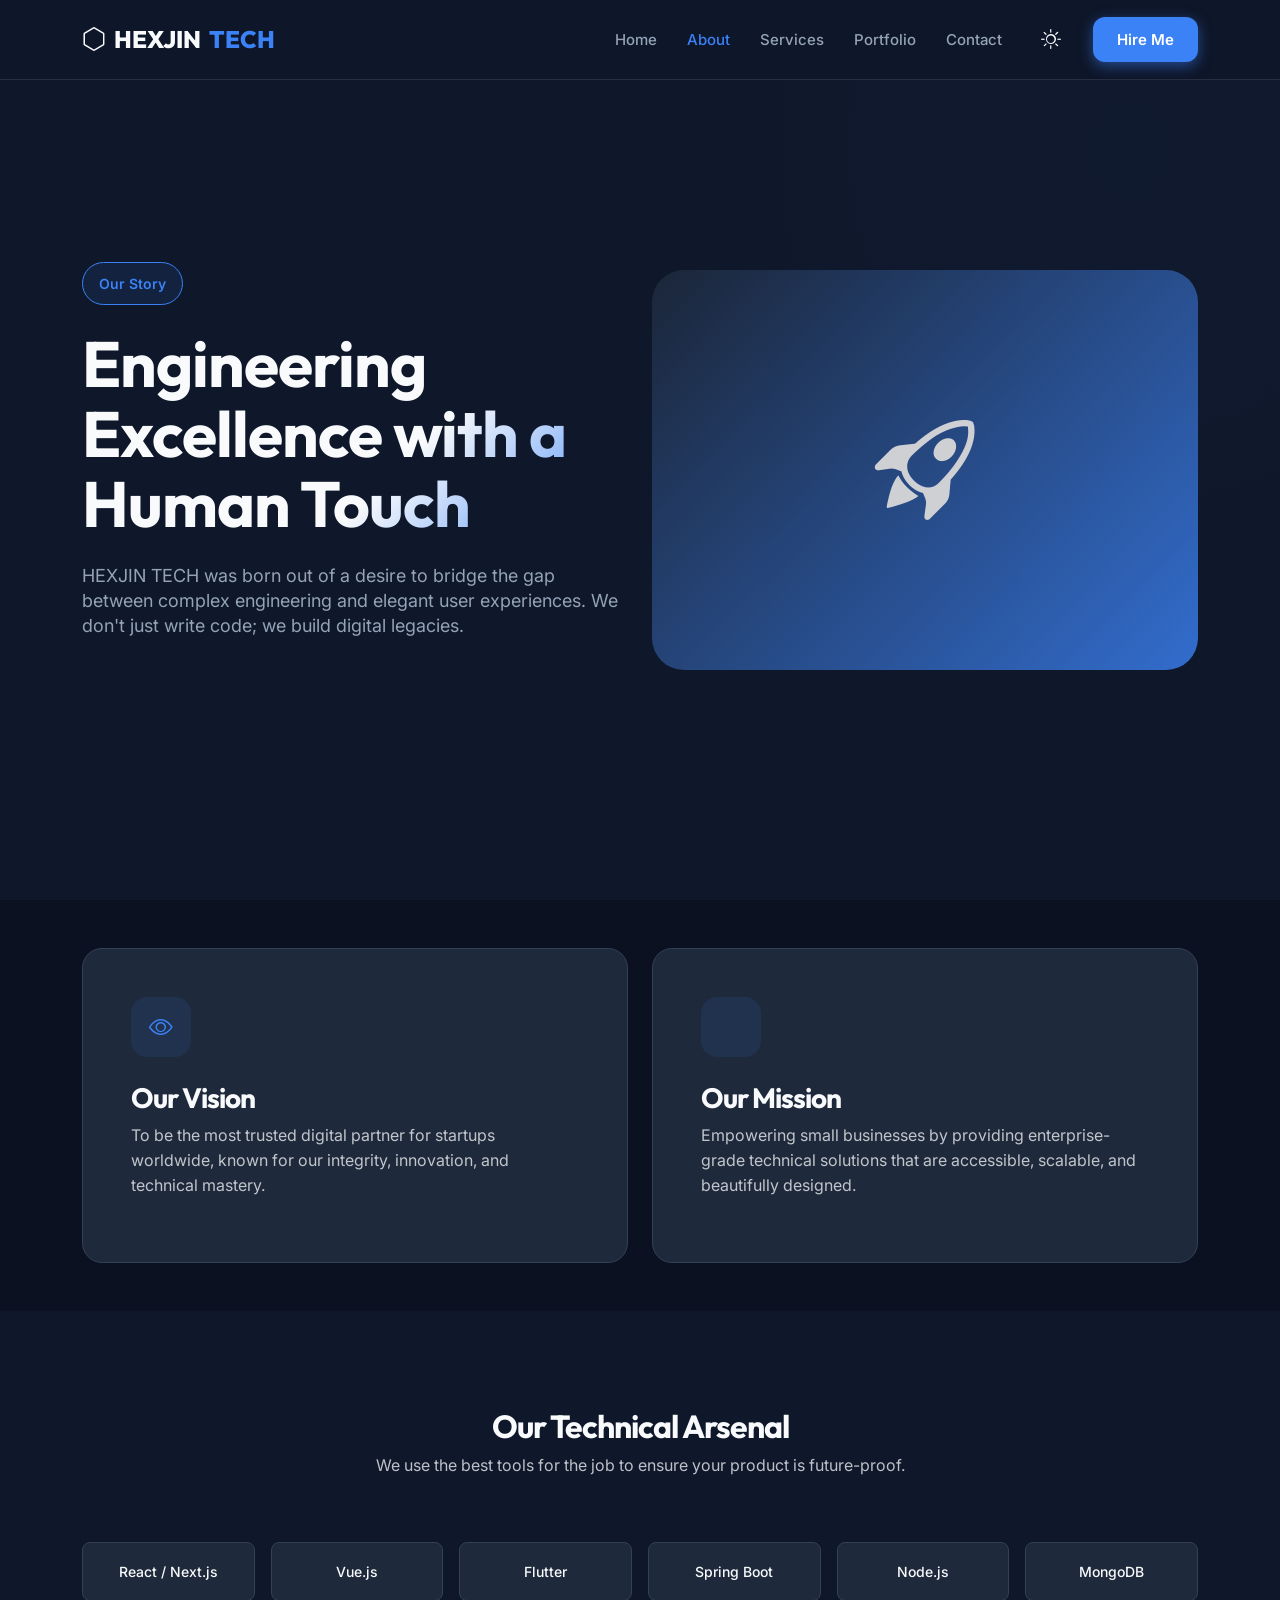
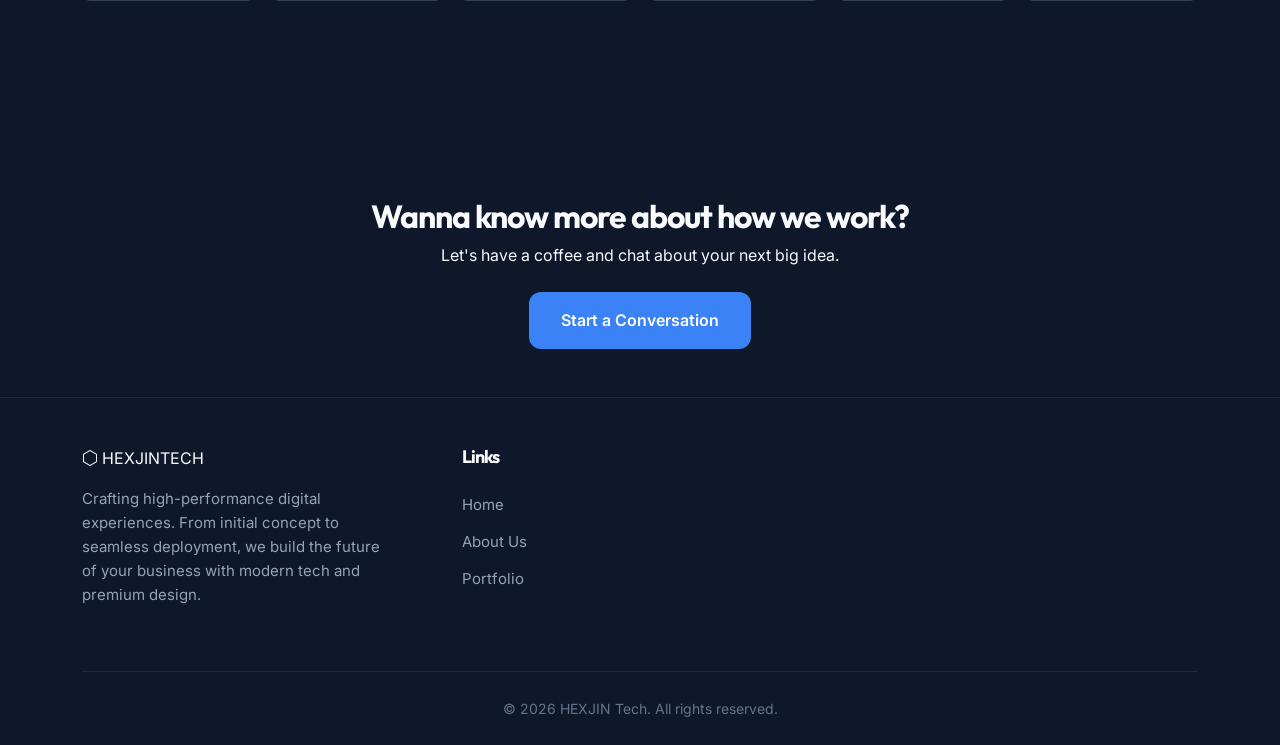
==== about/index.html @ 73eb97a3 "folder structure changed and add new pages" ====
<!DOCTYPE html>
<html lang="en">

<head>
    <meta charset="UTF-8">
    <meta name="viewport" content="width=device-width, initial-scale=1.0">
    <title>About Us | HEXJIN Tech</title>
    
    <!-- Bootstrap 5 CSS -->
    <link href="https://cdn.jsdelivr.net/npm/bootstrap@5.3.0/dist/css/bootstrap.min.css" rel="stylesheet">
    <!-- Bootstrap Icons -->
    <link rel="stylesheet" href="https://cdn.jsdelivr.net/npm/bootstrap-icons@1.11.1/font/bootstrap-icons.css">

    <!-- Custom Style -->
    <link rel="stylesheet" href="../assets/css/style.css">
</head>

<body data-theme="dark">

    <!-- Navigation -->
    <nav id="navbar" class="fixed-top">
        <div class="container navbar-container">
            <div class="row align-items-center">
                <div class="col-4">
                    <a href="../index.html" class="navbar-logo">
                        <i class="bi bi-hexagon"></i>
                        HEXJIN<span>TECH</span>
                    </a>
                </div>
                <div class="col-8 d-flex justify-content-end align-items-center">
                    <ul class="navbar-links d-none d-lg-flex mb-0 list-unstyled align-items-center">
                        <li><a href="../index.html" class="navbar-link">Home</a></li>
                        <li><a href="index.html" class="navbar-link active">About</a></li>
                        <li><a href="../index.html#services" class="navbar-link">Services</a></li>
                        <li><a href="../portfolio/" class="navbar-link">Portfolio</a></li>
                        <li><a href="../contact/" class="navbar-link">Contact</a></li>
                    </ul>
                    <div class="navbar-actions ms-lg-4 d-flex align-items-center gap-3">
                        <button id="theme-toggle" class="btn-theme-toggle border-0 bg-transparent"
                            aria-label="Toggle Theme">
                            <i class="bi bi-sun" id="sun-icon"></i>
                            <i class="bi bi-moon" id="moon-icon" style="display: none;"></i>
                        </button>
                        <a href="../contact/" class="btn-hire ms-3 d-none d-sm-inline-block">Hire Me</a>
                        <button class="navbar-mobile-btn d-lg-none border-0 bg-transparent text-white"
                            aria-label="Menu">
                            <i class="bi bi-list"></i>
                        </button>
                    </div>
                </div>
            </div>
        </div>
    </nav>

    <main id="app-root">
    <!-- About Hero Section -->
    <section class="hero-section about-hero" id="about-hero">
        <div class="container">
            <div class="row align-items-center">
                <div class="col-lg-6 reveal">
                    <span class="hero-badge">Our Story</span>
                    <h1 class="hero-title">Engineering Excellence with a Human Touch</h1>
                    <p class="hero-description">HEXJIN TECH was born out of a desire to bridge the gap between complex engineering and elegant user experiences. We don't just write code; we build digital legacies.</p>
                </div>
                <div class="col-lg-6 reveal">
                    <div class="about-image-wrapper">
                        <div class="about-placeholder-img">
                            <i class="bi bi-rocket-takeoff"></i>
                        </div>
                    </div>
                </div>
            </div>
        </div>
    </section>

    <!-- Mission & Vision Section -->
    <section class="process-section py-5">
        <div class="container">
            <div class="row g-4">
                <div class="col-md-6 reveal">
                    <div class="stat-card p-5 h-100">
                        <div class="services-icon mb-4"><i class="bi bi-eye"></i></div>
                        <h3>Our Vision</h3>
                        <p class="color-inherit opacity-75">To be the most trusted digital partner for startups worldwide, known for our integrity, innovation, and technical mastery.</p>
                    </div>
                </div>
                <div class="col-md-6 reveal">
                    <div class="stat-card p-5 h-100">
                        <div class="services-icon mb-4"><i class="bi bi-target"></i></div>
                        <h3>Our Mission</h3>
                        <p class="color-inherit opacity-75">Empowering small businesses by providing enterprise-grade technical solutions that are accessible, scalable, and beautifully designed.</p>
                    </div>
                </div>
            </div>
        </div>
    </section>

    <!-- Tech Stack Grid -->
    <section class="about-section pt-5">
        <div class="container">
            <div class="row justify-content-center pt-5">
                <div class="col-lg-8 text-center mb-5 reveal">
                    <h2>Our Technical Arsenal</h2>
                    <p class="opacity-75">We use the best tools for the job to ensure your product is future-proof.</p>
                </div>
            </div>
            <div class="row g-3 reveal justify-content-center">
                <div class="col-6 col-md-3 col-lg-2"><div class="skill-tag w-100 text-center py-3">React / Next.js</div></div>
                <div class="col-6 col-md-3 col-lg-2"><div class="skill-tag w-100 text-center py-3">Vue.js</div></div>
                <div class="col-6 col-md-3 col-lg-2"><div class="skill-tag w-100 text-center py-3">Flutter</div></div>
                <div class="col-6 col-md-3 col-lg-2"><div class="skill-tag w-100 text-center py-3">Spring Boot</div></div>
                <div class="col-6 col-md-3 col-lg-2"><div class="skill-tag w-100 text-center py-3">Node.js</div></div>
                <div class="col-6 col-md-3 col-lg-2"><div class="skill-tag w-100 text-center py-3">MongoDB</div></div>
            </div>
        </div>
    </section>

    <section class="cta-section py-5 mt-5">
        <div class="container text-center reveal">
            <h2>Wanna know more about how we work?</h2>
            <p class="mb-4">Let's have a coffee and chat about your next big idea.</p>
            <a href="../index.html#contact" class="btn-hero-primary">Start a Conversation</a>
        </div>
    </section>
    </main>

    <!-- Footer -->
    <footer class="footer-section pt-5 pb-4">
        <div class="container footer-container">
            <div class="row g-4 mb-5 text-center text-md-start">
                <div class="col-lg-4 col-md-6 reveal">
                    <a href="../index.html" class="footer-logo mb-3 d-inline-block">
                        <i class="bi bi-hexagon"></i>
                        HEXJIN<span>TECH</span>
                    </a>
                    <p class="footer-bio pe-lg-5">Crafting high-performance digital experiences. From initial concept to seamless deployment, we build the future of your business with modern tech and premium design.</p>
                </div>
                <div class="col-lg-2 col-md-6 reveal">
                    <h4 class="footer-col-title">Links</h4>
                    <ul class="list-unstyled footer-links">
                        <li><a href="../index.html">Home</a></li>
                        <li><a href="index.html">About Us</a></li>
                        <li><a href="../portfolio/">Portfolio</a></li>
                    </ul>
                </div>
            </div>
            <div class="footer-bottom border-top pt-4 text-center">
                <p class="footer-copyright mb-0">&copy; 2026 HEXJIN Tech. All rights reserved.</p>
            </div>
        </div>
    </footer>

    <!-- Scripts -->
    <script src="https://cdn.jsdelivr.net/npm/bootstrap@5.3.0/dist/js/bootstrap.bundle.min.js"></script>
    <script src="../assets/js/common.js"></script>
</body>

</html>
---- assets/css/style.css ----
/* Google Fonts */
@import url('https://fonts.googleapis.com/css2?family=Inter:wght@400;500;600&family=Outfit:wght@400;600;700;800&display=swap');

/* Global Resets */
* {
    margin: 0px;
    padding: 0px;
    box-sizing: border-box;
}

html {
    scroll-behavior: smooth;
}

body {
    font-family: 'Inter', sans-serif;
    line-height: 25px;
    overflow-x: hidden;
    transition: all 300ms ease;
    background-color: #0f172a;
    /* Default to Dark */
    color: #f8fafc;
}

body[data-theme="light"] {
    background-color: #f8fafc;
    color: #0f172a;
}

h1,
h2,
h3,
h4,
h5,
h6 {
    font-family: 'Outfit', sans-serif;
    font-weight: 700;
    letter-spacing: -1px;
}

a {
    text-decoration: none;
    color: inherit;
    transition: all 300ms ease;
}

/* General Section Utilities */
section {
    width: 100%;
    position: relative;
    overflow-x: hidden;
}

/* Navbar Section Styling */
#navbar {
    height: 80px;
    display: flex;
    align-items: center;
    transition: all 300ms ease;
    border-bottom: 1px solid rgba(255, 255, 255, 0.1);
    background-color: rgba(15, 23, 42, 0.9);
    backdrop-filter: blur(10px);
}

body[data-theme="light"] #navbar {
    background-color: rgba(248, 250, 252, 0.9);
    border-bottom: 1px solid rgba(0, 0, 0, 0.1);
}

#navbar.scrolled {
    height: 65px;
}

.navbar-logo {
    font-family: 'Outfit', sans-serif;
    font-weight: 800;
    font-size: 24px;
    display: flex;
    align-items: center;
    gap: 8px;
    color: #f8fafc;
}

body[data-theme="light"] .navbar-logo {
    color: #0f172a;
}

.navbar-logo span {
    color: #3b82f6;
}

.navbar-link {
    font-weight: 500;
    font-size: 15px;
    color: #94a3b8;
    padding: 10px 15px;
}

.navbar-link:hover,
.navbar-link.active {
    color: #3b82f6;
}

body[data-theme="light"] .navbar-link {
    color: #475569;
}

body[data-theme="light"] .navbar-link:hover,
body[data-theme="light"] .navbar-link.active {
    color: #0052cc;
}

.btn-hire {
    padding: 10px 24px;
    background-color: #3b82f6;
    color: #ffffff;
    border-radius: 12px;
    font-weight: 600;
    font-size: 15px;
    box-shadow: 0px 4px 14px 0px rgba(59, 130, 246, 0.5);
}

.btn-hire:hover {
    background-color: #2563eb;
    transform: translateY(-2px);
    color: #ffffff;
}

.btn-theme-toggle {
    color: #f8fafc;
    font-size: 20px;
    display: flex;
    align-items: center;
    justify-content: center;
}

body[data-theme="light"] .btn-theme-toggle {
    color: #0f172a;
}

/* Hero Section Styling */
.hero-section {
    min-height: 100vh;
    display: flex;
    align-items: center;
    padding-top: 100px;
    padding-bottom: 60px;
    position: relative;
    overflow: hidden;
}

.hero-section::before {
    content: '';
    position: absolute;
    top: -100px;
    right: -100px;
    width: 500px;
    height: 500px;
    background-color: rgba(59, 130, 246, 0.2);
    filter: blur(150px);
    border-radius: 250px;
    z-index: -1;
}

.hero-badge {
    display: inline-block;
    padding: 8px 16px;
    background-color: rgba(59, 130, 246, 0.1);
    color: #3b82f6;
    border: 1px solid #3b82f6;
    border-radius: 32px;
    font-weight: 600;
    font-size: 14px;
    margin-bottom: 24px;
}

.hero-title {
    font-size: 64px;
    line-height: 70px;
    margin-bottom: 24px;
    background: linear-gradient(135deg, #f8fafc 60%, #3b82f6);
    -webkit-background-clip: text;
    background-clip: text;
    -webkit-text-fill-color: transparent;
}

body[data-theme="light"] .hero-title {
    background: linear-gradient(135deg, #0f172a 60%, #3b82f6);
    -webkit-background-clip: text;
    background-clip: text;
    -webkit-text-fill-color: transparent;
}

.hero-description {
    font-size: 18px;
    color: #94a3b8;
    margin-bottom: 40px;
}

body[data-theme="light"] .hero-description {
    color: #475569;
}

.btn-hero-primary {
    padding: 16px 32px;
    background-color: #3b82f6;
    color: #ffffff;
    border-radius: 12px;
    font-weight: 600;
    font-size: 16px;
    display: inline-flex;
    align-items: center;
    gap: 8px;
}

.btn-hero-outline {
    padding: 16px 32px;
    background-color: transparent;
    color: #f8fafc;
    border: 1px solid rgba(255, 255, 255, 0.2);
    border-radius: 12px;
    font-weight: 600;
    font-size: 16px;
}

body[data-theme="light"] .btn-hero-outline {
    color: #0f172a;
    border: 1px solid rgba(0, 0, 0, 0.2);
}

/* About Section Styling */
.about-section {
    padding: 100px 0px;
}

.about-placeholder-img {
    background: linear-gradient(135deg, #1e293b, #3b82f6);
    width: 100%;
    height: 400px;
    display: flex;
    align-items: center;
    justify-content: center;
    border-radius: 32px;
    color: #ffffff;
    font-size: 100px;
    opacity: 0.8;
}

.about-title {
    font-size: 40px;
    margin-bottom: 16px;
}

.about-subtitle {
    color: #3b82f6;
    font-weight: 600;
    margin-bottom: 24px;
}

.about-text {
    color: #94a3b8;
    font-size: 16px;
}

body[data-theme="light"] .about-text {
    color: #475569;
}

.skill-tag {
    padding: 8px 16px;
    background-color: #1e293b;
    border: 1px solid #334155;
    border-radius: 8px;
    font-size: 14px;
    font-weight: 500;
    color: #f8fafc;
}

body[data-theme="light"] .skill-tag {
    background-color: #ffffff;
    border: 1px solid #e2e8f0;
    color: #0f172a;
}

/* Services Section Styling */
.services-section {
    padding: 100px 0px;
    background-color: rgba(59, 130, 246, 0.02);
}

.services-title {
    font-size: 40px;
    margin-bottom: 16px;
}

.services-subtitle {
    color: #94a3b8;
    font-size: 16px;
}

.services-card {
    padding: 40px;
    background-color: #1e293b;
    border: 1px solid #334155;
    border-radius: 24px;
    transition: all 300ms ease;
    height: 100%;
}

body[data-theme="light"] .services-card {
    background-color: #ffffff;
    border: 1px solid #e2e8f0;
}

.services-card:hover {
    transform: translateY(-10px);
    border-color: #3b82f6;
    box-shadow: 0px 20px 40px -10px rgba(0, 0, 0, 0.3);
}

.services-icon {
    width: 60px;
    height: 60px;
    background-color: rgba(59, 130, 246, 0.1);
    color: #3b82f6;
    border-radius: 16px;
    display: flex;
    align-items: center;
    justify-content: center;
    font-size: 24px;
    margin-bottom: 24px;
}

.services-card-title {
    font-size: 20px;
    margin-bottom: 16px;
}

.services-card-text {
    color: #94a3b8;
    font-size: 15px;
}

body[data-theme="light"] .services-card-text {
    color: #475569;
}

/* Portfolio Section Styling */
.portfolio-section {
    padding: 100px 0px;
}

.portfolio-card {
    background-color: #1e293b;
    border: 1px solid #334155;
    border-radius: 24px;
    overflow: hidden;
    transition: all 300ms ease;
}

body[data-theme="light"] .portfolio-card {
    background-color: #ffffff;
    border: 1px solid #e2e8f0;
}

.portfolio-img-wrapper {
    height: 240px;
    overflow: hidden;
    position: relative;
}

.portfolio-slider-container {
    background-color: #0f172a;
}

.slider-img {
    position: absolute;
    top: 0px;
    left: 0px;
    width: 100%;
    height: 100%;
    opacity: 0;
    transition: opacity 800ms ease-in-out;
}

.slider-img.active {
    opacity: 1;
}

.slider-dots {
    position: absolute;
    bottom: 12px;
    left: 50%;
    transform: translateX(-50%);
    display: flex;
    gap: 8px;
    z-index: 10;
}

.slider-dot {
    width: 8px;
    height: 8px;
    border-radius: 4px;
    background-color: rgba(255, 255, 255, 0.3);
    transition: all 300ms ease;
}

.slider-dot.active {
    background-color: #3b82f6;
    width: 20px;
}

.portfolio-img {
    width: 100%;
    height: 100%;
    object-fit: cover;
    transition: all 500ms ease;
}

.portfolio-card:hover .portfolio-img {
    transform: scale(1.1);
}

.portfolio-content {
    padding: 24px;
}

.portfolio-tag {
    font-size: 12px;
    font-weight: 600;
    color: #3b82f6;
    background-color: rgba(59, 130, 246, 0.1);
    padding: 4px 12px;
    border-radius: 16px;
}

.portfolio-card-title {
    font-size: 20px;
    margin-bottom: 12px;
}

.portfolio-card-text {
    color: #94a3b8;
    font-size: 14px;
    margin-bottom: 20px;
}

.portfolio-link {
    color: #3b82f6;
    font-weight: 600;
    font-size: 14px;
    display: inline-flex;
    align-items: center;
    gap: 6px;
}

/* Testimonials Section Styling */
.testimonials-section {
    padding: 100px 0px;
}

.testimonial-card {
    padding: 32px;
    background-color: #1e293b;
    border: 1px solid #334155;
    border-radius: 24px;
    height: 100%;
}

body[data-theme="light"] .testimonial-card {
    background-color: #ffffff;
    border: 1px solid #e2e8f0;
}

.testimonial-quote-icon {
    color: #3b82f6;
    font-size: 32px;
}

.testimonial-text {
    font-size: 16px;
    font-style: italic;
    color: #f8fafc;
}

body[data-theme="light"] .testimonial-text {
    color: #0f172a;
}

.testimonial-avatar {
    width: 50px;
    height: 50px;
    border-radius: 25px;
}

.testimonial-client-name {
    font-size: 18px;
    margin-bottom: 2px;
}

.testimonial-client-role {
    color: #94a3b8;
}

/* Contact Section Styling */
.contact-section {
    padding: 100px 0px;
}

.contact-info-wrapper {
    background-color: #1e293b;
    border: 1px solid #334155;
    border-radius: 24px;
}

body[data-theme="light"] .contact-info-wrapper {
    background-color: #ffffff;
    border: 1px solid #e2e8f0;
}

.contact-info-item {
    color: inherit;
    transition: all 300ms ease;
}

.contact-info-item:hover .contact-icon-box {
    background-color: #3b82f6;
    color: #ffffff;
    transform: scale(1.1);
}

.contact-icon-box {
    width: 50px;
    height: 50px;
    background-color: rgba(59, 130, 246, 0.1);
    color: #3b82f6;
    border-radius: 12px;
    display: flex;
    align-items: center;
    justify-content: center;
    font-size: 20px;
    flex-shrink: 0;
    transition: all 300ms ease;
}

.contact-info-label {
    font-size: 16px;
    margin-bottom: 4px;
}

.contact-info-value {
    color: #94a3b8;
    font-size: 14px;
}

.contact-form {
    background-color: rgba(255, 255, 255, 0.05);
    border: 1px solid rgba(255, 255, 255, 0.1);
    border-radius: 24px;
    backdrop-filter: blur(10px);
}

body[data-theme="light"] .contact-form {
    background-color: #ffffff;
    border: 1px solid #e2e8f0;
}

.contact-form-group label {
    font-weight: 500;
    font-size: 14px;
    margin-bottom: 8px;
    color: #f8fafc;
}

body[data-theme="light"] .contact-form-group label {
    color: #0f172a;
}

.contact-form .form-control {
    background-color: #0f172a;
    border: 1px solid #334155;
    color: #f8fafc;
    border-radius: 12px;
    padding: 12px 16px;
}

body[data-theme="light"] .contact-form .form-control {
    background-color: #f8fafc;
    border: 1px solid #e2e8f0;
    color: #0f172a;
}

.contact-form .form-control:focus {
    border-color: #3b82f6;
    box-shadow: 0px 0px 0px 4px rgba(59, 130, 246, 0.2);
    background-color: #0f172a;
    color: #f8fafc;
}

body[data-theme="light"] .contact-form .form-control:focus {
    background-color: #ffffff;
    color: #0f172a;
}

.btn-contact-submit {
    background-color: #3b82f6;
    color: #ffffff;
    padding: 16px;
    border-radius: 12px;
    font-weight: 600;
    font-size: 16px;
    display: flex;
    align-items: center;
    justify-content: center;
    gap: 10px;
    transition: all 300ms ease;
}

.btn-contact-submit:hover {
    background-color: #2563eb;
    transform: translateY(-2px);
}

/* Footer Section Styling */
.footer-section {
    background-color: #0f172a;
    border-top: 1px solid #1e293b;
}

body[data-theme="light"] .footer-section {
    background-color: #f8fafc;
    border-top: 1px solid #e2e8f0;
}

.footer-bio {
    color: #94a3b8;
    font-size: 15px;
    line-height: 1.6;
}

.footer-col-title {
    font-size: 18px;
    font-weight: 700;
    color: #f8fafc;
    margin-bottom: 24px;
}

body[data-theme="light"] .footer-col-title {
    color: #0f172a;
}

.footer-links li {
    margin-bottom: 12px;
}

.footer-links a {
    color: #94a3b8;
    text-decoration: none;
    font-size: 15px;
    transition: all 300ms ease;
}

.footer-links a:hover {
    color: #3b82f6;
    padding-left: 5px;
}

.footer-contact-info p {
    color: #94a3b8;
    font-size: 15px;
    display: flex;
    align-items: center;
}

.footer-icon {
    color: #3b82f6;
    width: 18px;
}

.footer-social-link {
    width: 40px;
    height: 40px;
    background-color: #1e293b;
    border: 1px solid #334155;
    border-radius: 20px;
    display: flex;
    align-items: center;
    justify-content: center;
    color: #94a3b8;
    transition: all 300ms ease;
}

body[data-theme="light"] .footer-social-link {
    background-color: #ffffff;
    border: 1px solid #e2e8f0;
}

.footer-social-link:hover {
    background-color: #3b82f6;
    color: #ffffff;
    border-color: #3b82f6;
    transform: translateY(-3px);
}

.footer-bottom {
    border-color: #1e293b !important;
}

body[data-theme="light"] .footer-bottom {
    border-color: #e2e8f0 !important;
}

.footer-copyright {
    color: #64748b;
    font-size: 14px;
}

.color-inherit {
    color: inherit !important;
}

/* Stats Section Styling */
.stats-section {
    background-color: #0f172a;
}

body[data-theme="light"] .stats-section {
    background-color: #f1f5f9;
}

.stat-card {
    padding: 30px 20px;
    background-color: #1e293b;
    border: 1px solid #334155;
    border-radius: 20px;
    transition: all 300ms ease;
}

body[data-theme="light"] .stat-card {
    background-color: #ffffff;
    border: 1px solid #e2e8f0;
}

.stat-number {
    font-size: 42px;
    font-weight: 800;
    color: #3b82f6;
    margin-bottom: 8px;
}

.stat-label {
    font-size: 14px;
    color: #94a3b8;
    text-transform: uppercase;
    letter-spacing: 1px;
}

/* Process Section Styling */
.process-section {
    padding: 100px 0px;
    background-color: #0b1120;
}

body[data-theme="light"] .process-section {
    background-color: #ffffff;
}

.process-step-card {
    padding: 40px 30px;
    background-color: #1e293b;
    border: 1px solid #334155;
    border-radius: 24px;
    height: 100%;
    position: relative;
    transition: all 400ms ease;
}

body[data-theme="light"] .process-step-card {
    background-color: #f8fafc;
    border: 1px solid #e2e8f0;
}

.process-step-num {
    position: absolute;
    top: -20px;
    left: 30px;
    width: 50px;
    height: 50px;
    background-color: #3b82f6;
    color: #ffffff;
    border-radius: 25px;
    display: flex;
    align-items: center;
    justify-content: center;
    font-weight: 800;
    font-size: 20px;
    box-shadow: 0px 10px 20px rgba(59, 130, 246, 0.3);
}

.process-step-title {
    font-size: 22px;
    margin-top: 10px;
    margin-bottom: 16px;
}

.process-step-text {
    color: #94a3b8;
    font-size: 15px;
    line-height: 1.6;
}

.process-step-card:hover {
    transform: translateY(-10px);
    border-color: #3b82f6;
}

/* FAQ Section Styling */
.faq-section {
    padding: 100px 0px;
}

.accordion {
    border: none;
}

.faq-item {
    background-color: #1e293b;
    border: 1px solid #334155;
    border-radius: 16px !important;
    overflow: hidden;
    margin-bottom: 16px;
}

body[data-theme="light"] .faq-item {
    background-color: #ffffff;
    border: 1px solid #e2e8f0;
}

.faq-button {
    background-color: transparent !important;
    color: #f8fafc !important;
    font-size: 18px;
    font-weight: 600;
    padding: 20px 24px;
    border: none;
    box-shadow: none !important;
}

body[data-theme="light"] .faq-button {
    color: #0f172a !important;
}

.faq-button:not(.collapsed) {
    color: #3b82f6 !important;
}

.faq-button::after {
    filter: brightness(0) invert(1);
    transition: all 300ms ease;
}

body[data-theme="light"] .faq-button::after {
    filter: none;
}

.faq-button:not(.collapsed)::after {
    filter: none;
    background-image: var(--bs-accordion-btn-icon);
}

.faq-answer {
    color: #94a3b8;
    font-size: 15px;
    padding: 0px 24px 24px 24px;
    background-color: transparent;
}

body[data-theme="light"] .faq-answer {
    color: #475569;
}

/* CTA Section Styling */
.cta-banner {
    background: linear-gradient(135deg, #1e293b 0%, #0f172a 100%);
    border: 1px solid #334155;
    border-radius: 32px;
    box-shadow: 0px 30px 60px rgba(0, 0, 0, 0.4);
}

body[data-theme="light"] .cta-banner {
    background: linear-gradient(135deg, #3b82f6 0%, #1d4ed8 100%);
    border: none;
}

.cta-title {
    font-size: 36px;
    font-weight: 800;
    margin-bottom: 16px;
}

body[data-theme="light"] .cta-title,
body[data-theme="light"] .cta-text {
    color: #ffffff;
}

.cta-text {
    color: #94a3b8;
    font-size: 18px;
    max-width: 600px;
    margin: 0px auto;
}

/* Scroll Reveal Base */
.reveal {
    opacity: 0;
    transform: translateY(30px);
    transition: all 800ms ease;
}

.reveal.active {
    opacity: 1;
    transform: translateY(0px);
}

/* Mobile Responsive Adjustments */
@media (max-width: 991px) {
    .navbar-links {
        display: none !important;
        position: fixed;
        top: 0px;
        left: 0px;
        width: 100%;
        height: 100vh;
        background-color: #0f172a;
        flex-direction: column;
        justify-content: center;
        padding: 40px 20px;
        z-index: 1000;
        transition: all 400ms ease-in-out;
    }

    .navbar-links.mobile-active {
        display: flex !important;
    }

    .navbar-link {
        font-size: 24px;
        margin-bottom: 20px;
    }

    .hero-title {
        font-size: 48px;
        line-height: 54px;
    }
}

@media (max-width: 767px) {
    .hero-title {
        font-size: 36px;
        line-height: 42px;
    }

    .navbar-container {
        padding: 0px 20px;
    }

    .portfolio-img-wrapper {
        height: auto;
        aspect-ratio: 16 / 9;
    }

    .portfolio-img {
        object-fit: contain;
        background-color: #0f172a;
    }
}

/* SPA Transitions */
#app-root {
    transition: opacity 0.3s ease;
}

/* Portfolio Filters */
.active-filter {
    background-color: #3b82f6 !important;
    color: #ffffff !important;
    border-color: #3b82f6 !important;
    box-shadow: 0px 4px 12px rgba(59, 130, 246, 0.4);
}

.portfolio-item {
    transition: opacity 0.3s ease, transform 0.3s ease;
}

[data-filter] {
    cursor: pointer;
    transition: all 0.2s ease;
}

[data-filter]:hover {
    transform: translateY(-2px);
    background-color: rgba(59, 130, 246, 0.2);
}

/* About Hero Specifics */
.about-hero {
    background: linear-gradient(rgba(15, 23, 42, 0.8), rgba(15, 23, 42, 0.8)), url('https://images.unsplash.com/photo-1497215728101-856f4ea42174?ixlib=rb-1.2.1&auto=format&fit=crop&w=1350&q=80') !important;
    background-size: cover !important;
    background-position: center !important;
}

body[data-theme="light"] .about-hero {
    background: linear-gradient(rgba(248, 250, 252, 0.9), rgba(248, 250, 252, 0.9)), url('https://images.unsplash.com/photo-1497215728101-856f4ea42174?ixlib=rb-1.2.1&auto=format&fit=crop&w=1350&q=80') !important;
    background-size: cover !important;
    background-position: center !important;
}
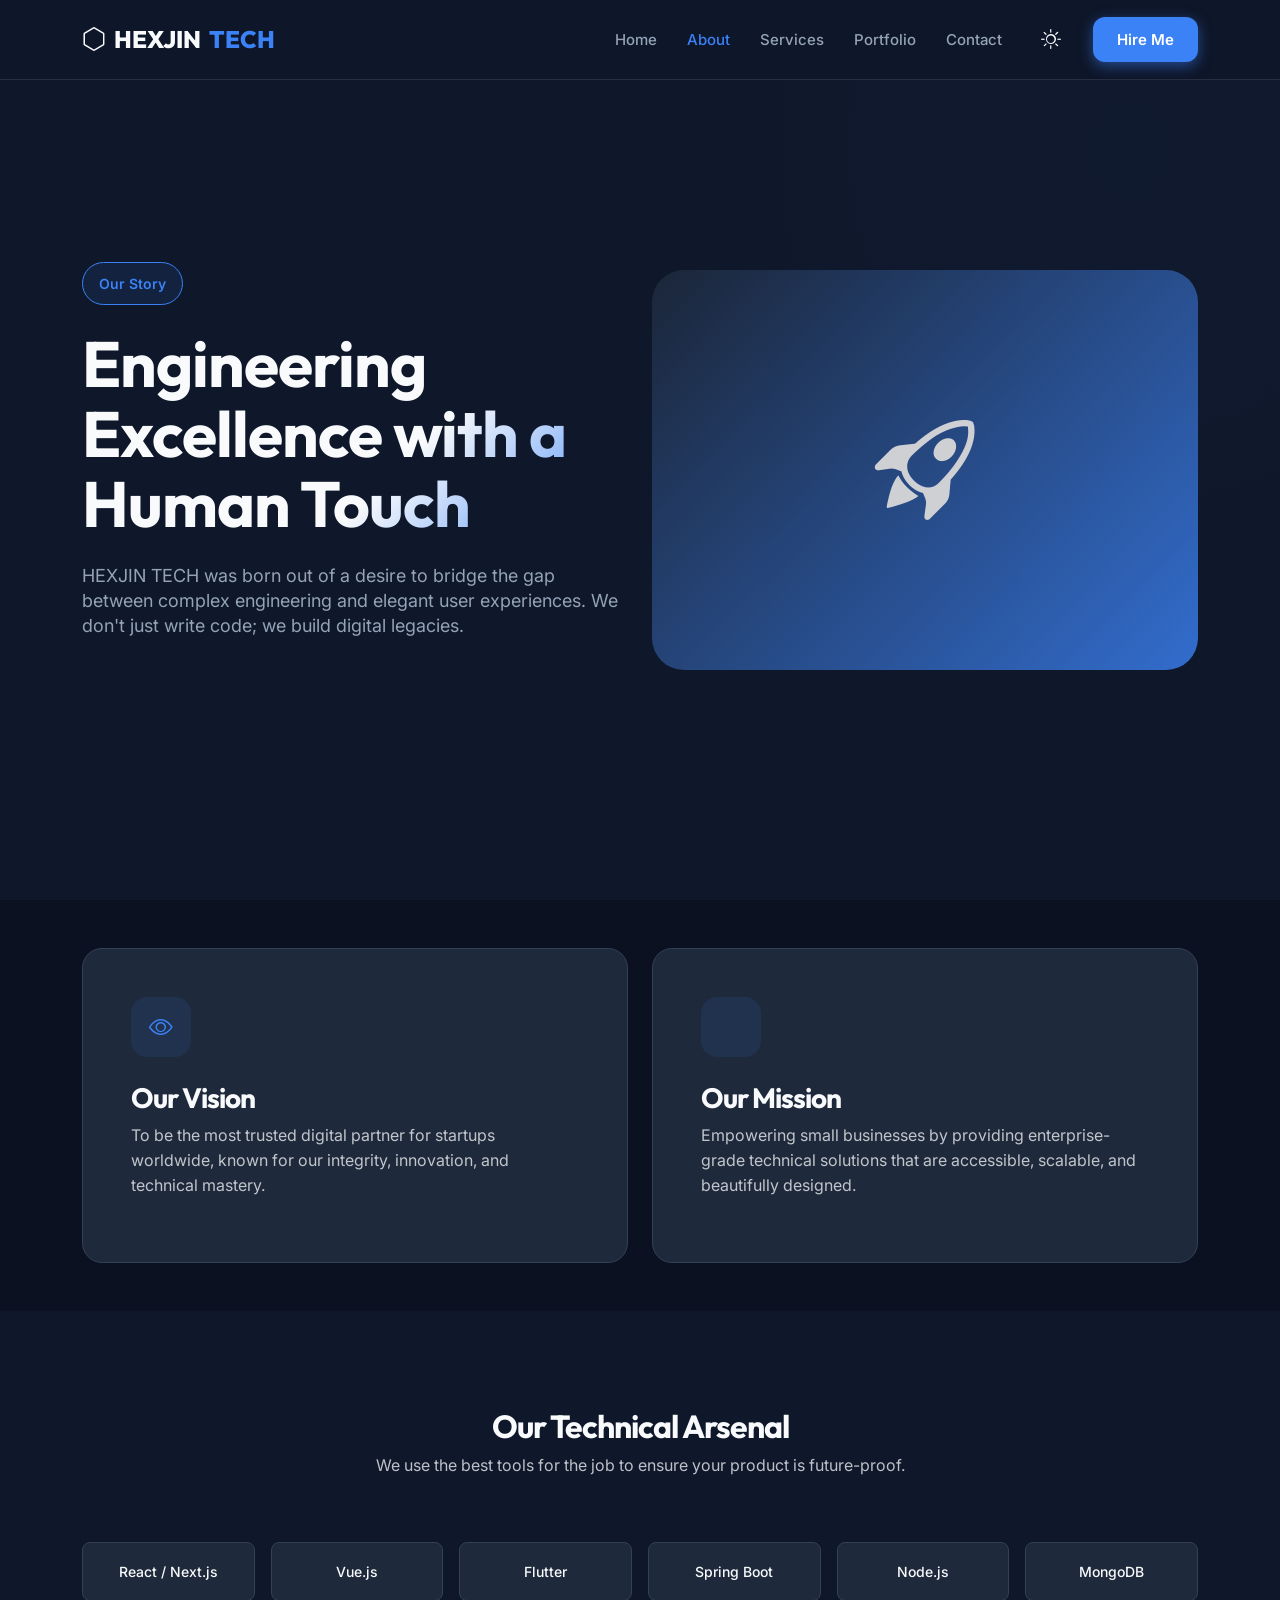
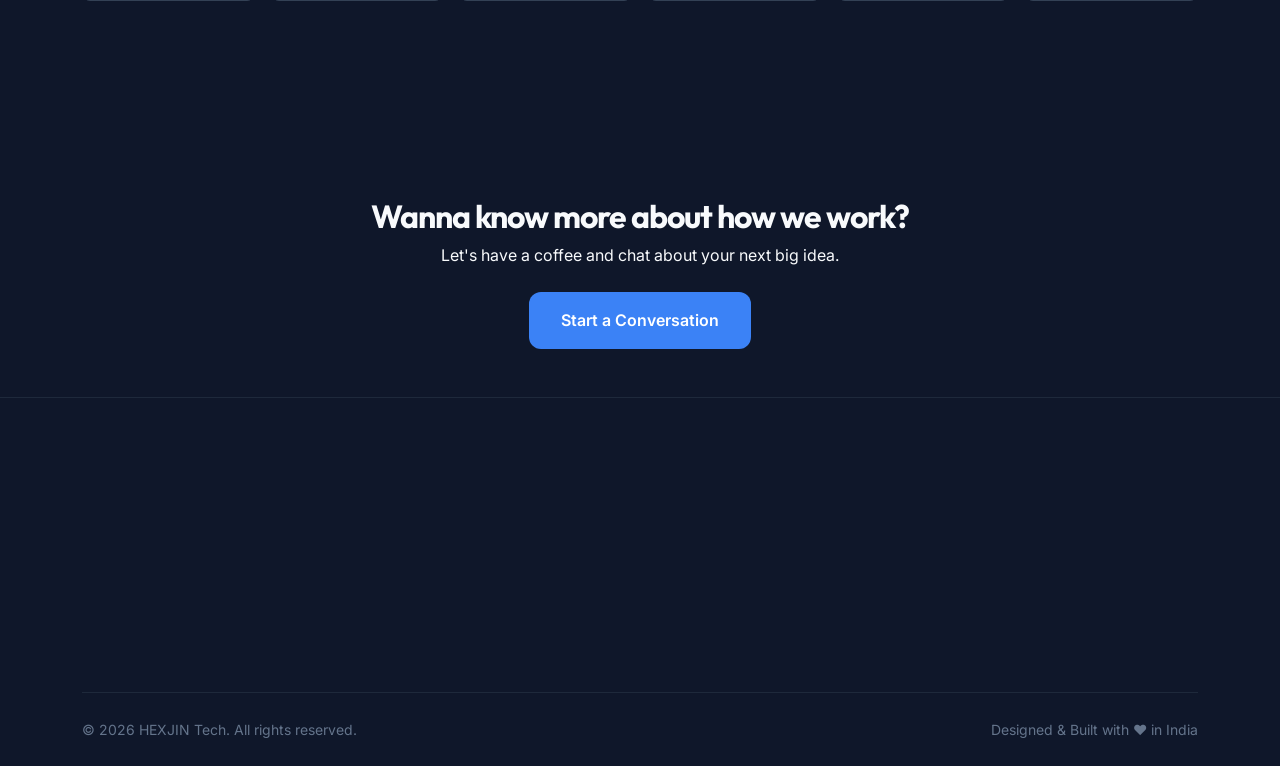
==== commit 9a5d3aac: "refactor: modularize footer by implementing dynamic injection via a shared component and script" ====
--- a/about/index.html
+++ b/about/index.html
@@ -124,35 +124,12 @@
     </section>
     </main>
 
-    <!-- Footer -->
-    <footer class="footer-section pt-5 pb-4">
-        <div class="container footer-container">
-            <div class="row g-4 mb-5 text-center text-md-start">
-                <div class="col-lg-4 col-md-6 reveal">
-                    <a href="../index.html" class="footer-logo mb-3 d-inline-block">
-                        <i class="bi bi-hexagon"></i>
-                        HEXJIN<span>TECH</span>
-                    </a>
-                    <p class="footer-bio pe-lg-5">Crafting high-performance digital experiences. From initial concept to seamless deployment, we build the future of your business with modern tech and premium design.</p>
-                </div>
-                <div class="col-lg-2 col-md-6 reveal">
-                    <h4 class="footer-col-title">Links</h4>
-                    <ul class="list-unstyled footer-links">
-                        <li><a href="../index.html">Home</a></li>
-                        <li><a href="index.html">About Us</a></li>
-                        <li><a href="../portfolio/">Portfolio</a></li>
-                    </ul>
-                </div>
-            </div>
-            <div class="footer-bottom border-top pt-4 text-center">
-                <p class="footer-copyright mb-0">&copy; 2026 HEXJIN Tech. All rights reserved.</p>
-            </div>
-        </div>
-    </footer>
+    <div id="footer-placeholder"></div>
 
     <!-- Scripts -->
     <script src="https://cdn.jsdelivr.net/npm/bootstrap@5.3.0/dist/js/bootstrap.bundle.min.js"></script>
     <script src="../assets/js/common.js"></script>
+    <script src="../assets/js/footer.js"></script>
 </body>
 
 </html>
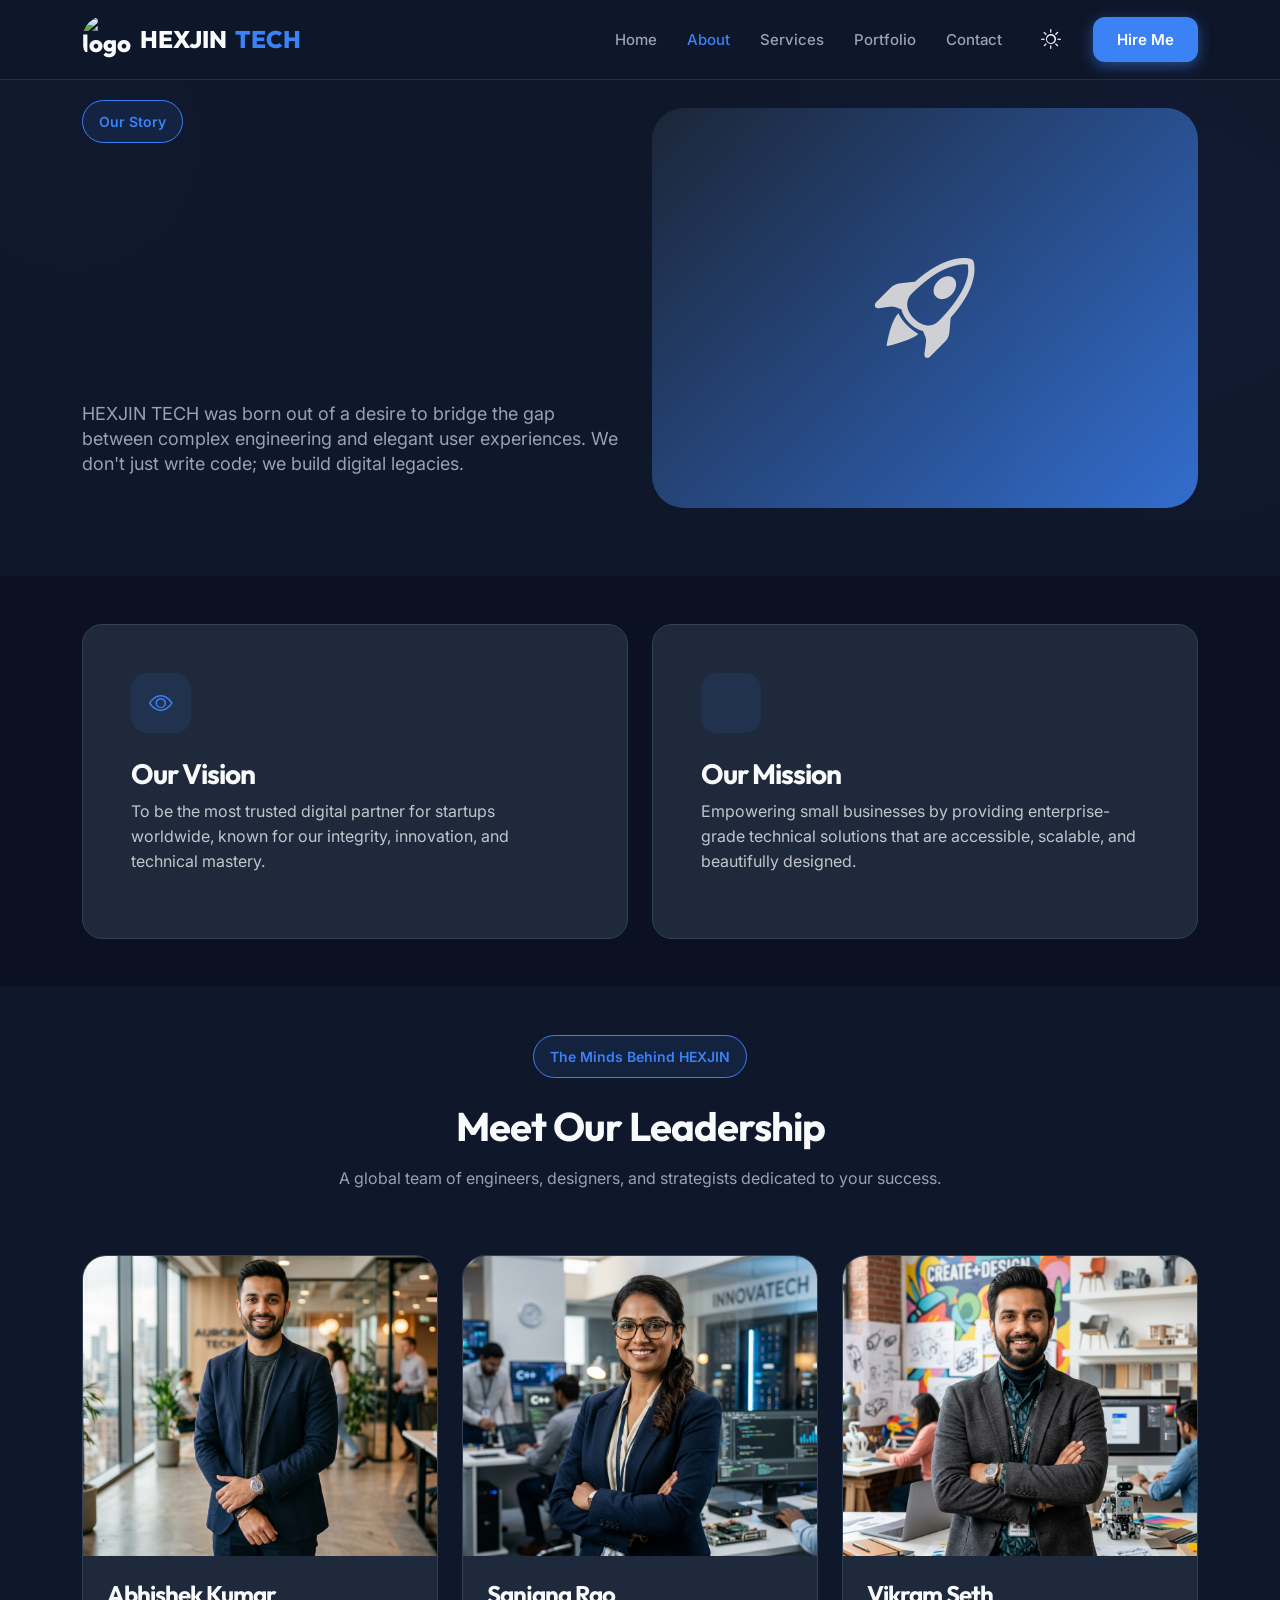
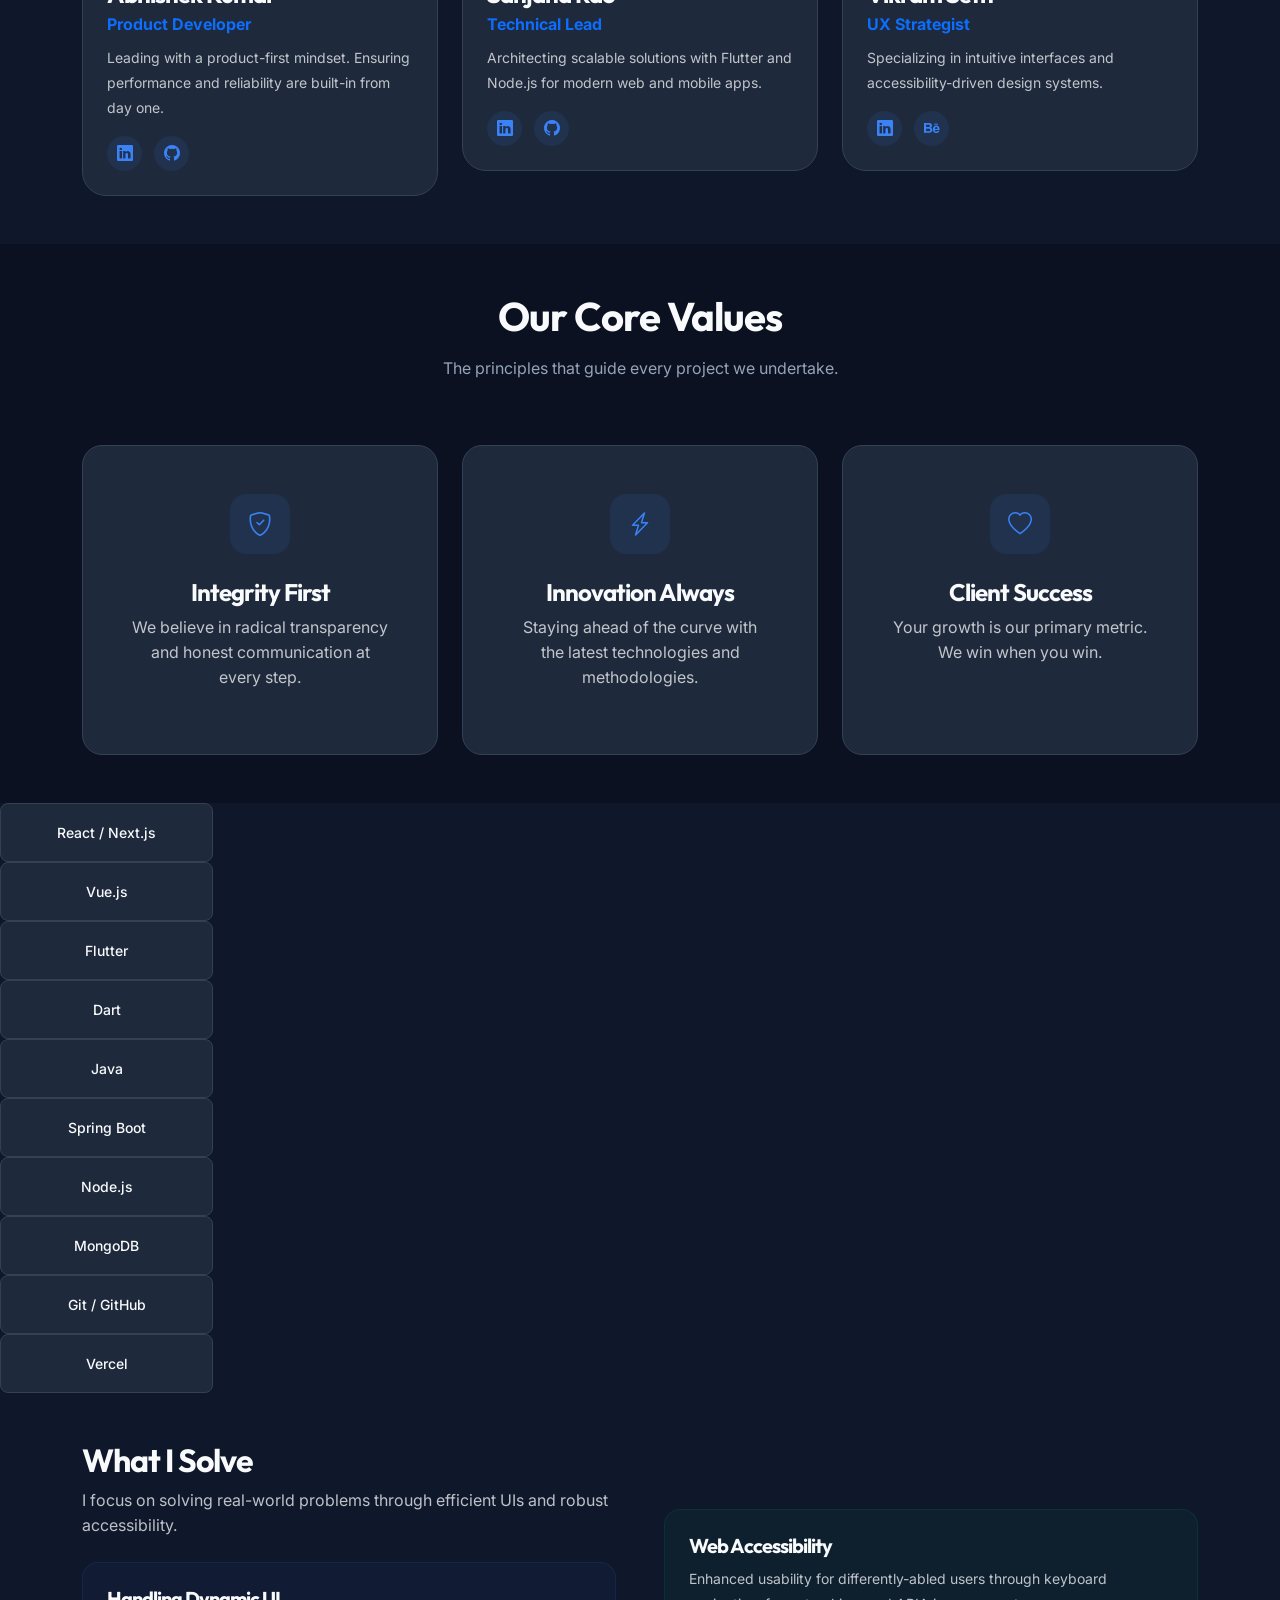
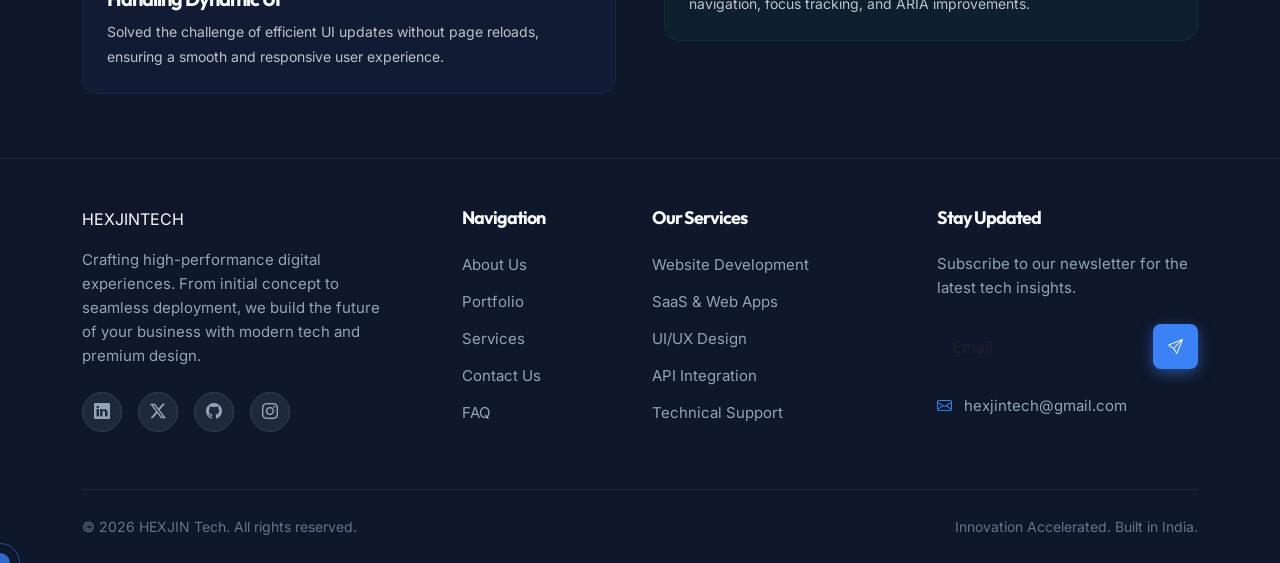
==== commit c0104d72: "feat: initialize portfolio project structure with core assets, layout pages, and global stylesheet" ====
--- a/about/index.html
+++ b/about/index.html
@@ -23,7 +23,8 @@
             <div class="row align-items-center">
                 <div class="col-4">
                     <a href="../index.html" class="navbar-logo">
-                        <i class="bi bi-hexagon"></i>
+                        <img src="assets/images/logo.jpeg" alt="logo">
+
                         HEXJIN<span>TECH</span>
                     </a>
                 </div>
@@ -55,6 +56,8 @@
     <main id="app-root">
     <!-- About Hero Section -->
     <section class="hero-section about-hero" id="about-hero">
+        <div class="bg-blob blob-1"></div>
+        <div class="bg-blob blob-2"></div>
         <div class="container">
             <div class="row align-items-center">
                 <div class="col-lg-6 reveal">
@@ -76,7 +79,7 @@
     <!-- Mission & Vision Section -->
     <section class="process-section py-5">
         <div class="container">
-            <div class="row g-4">
+            <div class="row g-4 stagger-reveal">
                 <div class="col-md-6 reveal">
                     <div class="stat-card p-5 h-100">
                         <div class="services-icon mb-4"><i class="bi bi-eye"></i></div>
@@ -95,36 +98,149 @@
         </div>
     </section>
 
-    <!-- Tech Stack Grid -->
-    <section class="about-section pt-5">
-        <div class="container">
-            <div class="row justify-content-center pt-5">
+    <!-- Team Section -->
+    <section class="about-section py-5 bg-transparent" id="team">
+        <div class="container">
+            <div class="row justify-content-center">
                 <div class="col-lg-8 text-center mb-5 reveal">
-                    <h2>Our Technical Arsenal</h2>
-                    <p class="opacity-75">We use the best tools for the job to ensure your product is future-proof.</p>
-                </div>
-            </div>
-            <div class="row g-3 reveal justify-content-center">
+                    <span class="hero-badge">The Minds Behind HEXJIN</span>
+                    <h2 class="services-title">Meet Our Leadership</h2>
+                    <p class="services-subtitle">A global team of engineers, designers, and strategists dedicated to your success.</p>
+                </div>
+            </div>
+            <div class="row g-4">
+                <!-- Team Member 1 -->
+                <div class="col-md-4 reveal">
+                    <div class="team-card">
+                        <div class="team-img-wrapper">
+                            <img src="../assets/images/team-1.png" alt="CEO" class="team-img">
+                        </div>
+                        <div class="portfolio-content">
+                            <h4 class="mb-1">Abhishek Kumar</h4>
+                            <p class="text-primary fw-bold mb-2">Product Developer</p>
+                            <p class="opacity-75 small">Leading with a product-first mindset. Ensuring performance and reliability are built-in from day one.</p>
+                            <div class="team-social">
+                                <a href="#" class="team-social-link"><i class="bi bi-linkedin"></i></a>
+                                <a href="#" class="team-social-link"><i class="bi bi-github"></i></a>
+                            </div>
+                        </div>
+                    </div>
+                </div>
+                <!-- Team Member 2 -->
+                <div class="col-md-4 reveal">
+                    <div class="team-card">
+                        <div class="team-img-wrapper">
+                            <img src="../assets/images/team-2.png" alt="CTO" class="team-img">
+                        </div>
+                        <div class="portfolio-content">
+                            <h4 class="mb-1">Sanjana Rao</h4>
+                            <p class="text-primary fw-bold mb-2">Technical Lead</p>
+                            <p class="opacity-75 small">Architecting scalable solutions with Flutter and Node.js for modern web and mobile apps.</p>
+                            <div class="team-social">
+                                <a href="#" class="team-social-link"><i class="bi bi-linkedin"></i></a>
+                                <a href="#" class="team-social-link"><i class="bi bi-github"></i></a>
+                            </div>
+                        </div>
+                    </div>
+                </div>
+                <!-- Team Member 3 -->
+                <div class="col-md-4 reveal">
+                    <div class="team-card">
+                        <div class="team-img-wrapper">
+                            <img src="../assets/images/team-3.png" alt="Design Lead" class="team-img">
+                        </div>
+                        <div class="portfolio-content">
+                            <h4 class="mb-1">Vikram Seth</h4>
+                            <p class="text-primary fw-bold mb-2">UX Strategist</p>
+                            <p class="opacity-75 small">Specializing in intuitive interfaces and accessibility-driven design systems.</p>
+                            <div class="team-social">
+                                <a href="#" class="team-social-link"><i class="bi bi-linkedin"></i></a>
+                                <a href="#" class="team-social-link"><i class="bi bi-behance"></i></a>
+                            </div>
+                        </div>
+                    </div>
+                </div>
+            </div>
+        </div>
+    </section>
+
+    <!-- Core Values Section -->
+    <section class="process-section py-5">
+        <div class="container">
+            <div class="row justify-content-center">
+                <div class="col-lg-8 text-center mb-5 reveal">
+                    <h2 class="services-title">Our Core Values</h2>
+                    <p class="services-subtitle">The principles that guide every project we undertake.</p>
+                </div>
+            </div>
+            <div class="row g-4">
+                <div class="col-md-4 reveal">
+                    <div class="feature-card text-center p-5">
+                        <div class="services-icon mx-auto mb-4"><i class="bi bi-shield-check"></i></div>
+                        <h4>Integrity First</h4>
+                        <p class="opacity-75">We believe in radical transparency and honest communication at every step.</p>
+                    </div>
+                </div>
+                <div class="col-md-4 reveal">
+                    <div class="feature-card text-center p-5">
+                        <div class="services-icon mx-auto mb-4"><i class="bi bi-lightning-charge"></i></div>
+                        <h4>Innovation Always</h4>
+                        <p class="opacity-75">Staying ahead of the curve with the latest technologies and methodologies.</p>
+                    </div>
+                </div>
+                <div class="col-md-4 reveal">
+                    <div class="feature-card text-center p-5">
+                        <div class="services-icon mx-auto mb-4"><i class="bi bi-heart"></i></div>
+                        <h4>Client Success</h4>
+                        <p class="opacity-75">Your growth is our primary metric. We win when you win.</p>
+                    </div>
+                </div>
+            </div>
+        </div>
+    </section>
+
                 <div class="col-6 col-md-3 col-lg-2"><div class="skill-tag w-100 text-center py-3">React / Next.js</div></div>
                 <div class="col-6 col-md-3 col-lg-2"><div class="skill-tag w-100 text-center py-3">Vue.js</div></div>
                 <div class="col-6 col-md-3 col-lg-2"><div class="skill-tag w-100 text-center py-3">Flutter</div></div>
+                <div class="col-6 col-md-3 col-lg-2"><div class="skill-tag w-100 text-center py-3">Dart</div></div>
+                <div class="col-6 col-md-3 col-lg-2"><div class="skill-tag w-100 text-center py-3">Java</div></div>
                 <div class="col-6 col-md-3 col-lg-2"><div class="skill-tag w-100 text-center py-3">Spring Boot</div></div>
                 <div class="col-6 col-md-3 col-lg-2"><div class="skill-tag w-100 text-center py-3">Node.js</div></div>
                 <div class="col-6 col-md-3 col-lg-2"><div class="skill-tag w-100 text-center py-3">MongoDB</div></div>
-            </div>
-        </div>
-    </section>
-
-    <section class="cta-section py-5 mt-5">
-        <div class="container text-center reveal">
-            <h2>Wanna know more about how we work?</h2>
-            <p class="mb-4">Let's have a coffee and chat about your next big idea.</p>
-            <a href="../index.html#contact" class="btn-hero-primary">Start a Conversation</a>
+                <div class="col-6 col-md-3 col-lg-2"><div class="skill-tag w-100 text-center py-3">Git / GitHub</div></div>
+                <div class="col-6 col-md-3 col-lg-2"><div class="skill-tag w-100 text-center py-3">Vercel</div></div>
+            </div>
+        </div>
+    </section>
+
+    <!-- Project Achievement Section -->
+    <section class="about-section py-5">
+        <div class="container">
+            <div class="row g-5 align-items-center">
+                <div class="col-lg-6 reveal">
+                    <h2>What I Solve</h2>
+                    <p class="opacity-75 mb-4">I focus on solving real-world problems through efficient UIs and robust accessibility.</p>
+                    <div class="skill-card p-4 mb-3" style="background: rgba(59, 130, 246, 0.05); border-radius: 16px; border: 1px solid rgba(59, 130, 246, 0.1);">
+                        <h5>Handling Dynamic UI</h5>
+                        <p class="small opacity-75 mb-0">Solved the challenge of efficient UI updates without page reloads, ensuring a smooth and responsive user experience.</p>
+                    </div>
+                </div>
+                <div class="col-lg-6 reveal">
+                    <div class="skill-card p-4" style="background: rgba(16, 185, 129, 0.05); border-radius: 16px; border: 1px solid rgba(16, 185, 129, 0.1);">
+                        <h5>Web Accessibility</h5>
+                        <p class="small opacity-75 mb-0">Enhanced usability for differently-abled users through keyboard navigation, focus tracking, and ARIA improvements.</p>
+                    </div>
+                </div>
+            </div>
         </div>
     </section>
     </main>
 
     <div id="footer-placeholder"></div>
+
+    <!-- Custom Cursor -->
+    <div class="cursor-follower"></div>
+    <div class="cursor-outline"></div>
 
     <!-- Scripts -->
     <script src="https://cdn.jsdelivr.net/npm/bootstrap@5.3.0/dist/js/bootstrap.bundle.min.js"></script>
--- a/assets/css/style.css
+++ b/assets/css/style.css
@@ -10,6 +10,11 @@
 
 html {
     scroll-behavior: smooth;
+    cursor: none; /* Hide default for custom cursor */
+}
+
+[data-theme="light"] body {
+    cursor: auto; /* Fallback for light mode if desired, but we'll try to keep custom cross-theme */
 }
 
 body {
@@ -18,7 +23,6 @@
     overflow-x: hidden;
     transition: all 300ms ease;
     background-color: #0f172a;
-    /* Default to Dark */
     color: #f8fafc;
 }
 
@@ -44,14 +48,12 @@
     transition: all 300ms ease;
 }
 
-/* General Section Utilities */
 section {
     width: 100%;
     position: relative;
     overflow-x: hidden;
 }
 
-/* Navbar Section Styling */
 #navbar {
     height: 80px;
     display: flex;
@@ -84,7 +86,11 @@
 body[data-theme="light"] .navbar-logo {
     color: #0f172a;
 }
-
+.navbar-logo img{
+    width: 50px;
+    height: 50px;
+    border-radius: 50%;
+}
 .navbar-logo span {
     color: #3b82f6;
 }
@@ -140,7 +146,8 @@
 
 /* Hero Section Styling */
 .hero-section {
-    min-height: 100vh;
+    /* min-height: 100vh; */
+
     display: flex;
     align-items: center;
     padding-top: 100px;
@@ -284,7 +291,7 @@
 
 /* Services Section Styling */
 .services-section {
-    padding: 100px 0px;
+    padding: 50px 0px;
     background-color: rgba(59, 130, 246, 0.02);
 }
 
@@ -347,7 +354,7 @@
 
 /* Portfolio Section Styling */
 .portfolio-section {
-    padding: 100px 0px;
+    padding: 50px 0px;
 }
 
 .portfolio-card {
@@ -456,7 +463,7 @@
 
 /* Testimonials Section Styling */
 .testimonials-section {
-    padding: 100px 0px;
+    padding:50px 0px;
 }
 
 .testimonial-card {
@@ -757,7 +764,7 @@
 
 /* Process Section Styling */
 .process-section {
-    padding: 100px 0px;
+    padding: 50px 0px;
     background-color: #0b1120;
 }
 
@@ -816,7 +823,7 @@
 
 /* FAQ Section Styling */
 .faq-section {
-    padding: 100px 0px;
+    padding: 50px 0px;
 }
 
 .accordion {
@@ -1013,4 +1020,317 @@
     background: linear-gradient(rgba(248, 250, 252, 0.9), rgba(248, 250, 252, 0.9)), url('https://images.unsplash.com/photo-1497215728101-856f4ea42174?ixlib=rb-1.2.1&auto=format&fit=crop&w=1350&q=80') !important;
     background-size: cover !important;
     background-position: center !important;
-}+}
+/* --- NEW PROFESSIONAL COMPANY STYLES --- */
+
+/* Trusted By / Logo Marquee */
+.logo-marquee-section {
+    padding: 60px 0;
+    background-color: #0b1120;
+    overflow: hidden;
+}
+
+body[data-theme="light"] .logo-marquee-section {
+    background-color: #f1f5f9;
+}
+
+.marquee-wrapper {
+    display: flex;
+    white-space: nowrap;
+    animation: marquee 30s linear infinite;
+}
+
+.marquee-item {
+    display: flex;
+    align-items: center;
+    justify-content: center;
+    margin-right: 80px;
+    font-size: 24px;
+    font-weight: 700;
+    color: #475569;
+    opacity: 0.6;
+    transition: all 300ms ease;
+    filter: grayscale(1);
+    user-select: none;
+}
+
+.marquee-item:hover {
+    opacity: 1;
+    filter: grayscale(0);
+    color: #3b82f6;
+}
+
+@keyframes marquee {
+    0% { transform: translateX(0); }
+    100% { transform: translateX(-50%); }
+}
+
+/* Why Choose Us cards */
+.feature-card {
+    padding: 30px;
+    background-color: #1e293b;
+    border: 1px solid #334155;
+    border-radius: 20px;
+    height: 100%;
+    transition: all 400ms cubic-bezier(0.175, 0.885, 0.32, 1.275);
+}
+
+body[data-theme="light"] .feature-card {
+    background-color: #ffffff;
+    border: 1px solid #e2e8f0;
+}
+
+.feature-card:hover {
+    transform: translateY(-10px) scale(1.02);
+    border-color: #3b82f6;
+    box-shadow: 0 20px 40px -15px rgba(59, 130, 246, 0.2);
+}
+
+/* Team Member Cards */
+.team-card {
+    background-color: #1e293b;
+    border: 1px solid #334155;
+    border-radius: 24px;
+    overflow: hidden;
+    transition: all 300ms ease;
+}
+
+body[data-theme="light"] .team-card {
+    background-color: #ffffff;
+    border: 1px solid #e2e8f0;
+}
+
+.team-img-wrapper {
+    height: 300px;
+    overflow: hidden;
+}
+
+.team-img {
+    width: 100%;
+    height: 100%;
+    object-fit: cover;
+    transition: transform 500ms ease;
+}
+
+.team-card:hover .team-img {
+    transform: scale(1.1);
+}
+
+.team-social {
+    display: flex;
+    gap: 12px;
+    margin-top: 15px;
+}
+
+.team-social-link {
+    width: 35px;
+    height: 35px;
+    background-color: rgba(59, 130, 246, 0.1);
+    color: #3b82f6;
+    border-radius: 50%;
+    display: flex;
+    align-items: center;
+    justify-content: center;
+    transition: all 300ms ease;
+}
+
+.team-social-link:hover {
+    background-color: #3b82f6;
+    color: #ffffff;
+}
+
+/* FAQ Accordion Styling */
+.faq-accordion .accordion-item {
+    background-color: #1e293b;
+    border: 1px solid #334155;
+    border-radius: 16px !important;
+    margin-bottom: 16px;
+    overflow: hidden;
+    border: 1px solid #334155 !important;
+}
+
+body[data-theme="light"] .faq-accordion .accordion-item {
+    background-color: #ffffff;
+    border: 1px solid #e2e8f0 !important;
+}
+
+.faq-accordion .accordion-button {
+    background-color: transparent !important;
+    color: #f8fafc !important;
+    font-weight: 600;
+    padding: 20px;
+    box-shadow: none !important;
+}
+
+body[data-theme="light"] .faq-accordion .accordion-button {
+    color: #0f172a !important;
+}
+
+.faq-accordion .accordion-button:not(.collapsed) {
+    color: #3b82f6 !important;
+}
+
+.faq-accordion .accordion-body {
+    background-color: transparent;
+    color: #94a3b8;
+    padding: 0 20px 20px;
+}
+
+/* Newsletter Section */
+.newsletter-section {
+    padding: 80px 0;
+    position: relative;
+    z-index: 1;
+}
+
+.newsletter-card {
+    background: linear-gradient(135deg, rgba(59, 130, 246, 0.1), rgba(59, 130, 246, 0.05));
+    border: 1px solid rgba(59, 130, 246, 0.2);
+    border-radius: 32px;
+    padding: 60px 40px;
+    backdrop-filter: blur(10px);
+}
+
+.newsletter-input-group {
+    background-color: #0f172a;
+    border: 1px solid #334155;
+    border-radius: 16px;
+    padding: 8px;
+    max-width: 500px;
+    margin: 0 auto;
+    display: flex;
+}
+
+body[data-theme="light"] .newsletter-input-group {
+    background-color: #ffffff;
+    border: 1px solid #e2e8f0;
+}
+
+.newsletter-input {
+    background: transparent;
+    border: none;
+    color: #f8fafc;
+    padding: 10px 15px;
+    flex-grow: 1;
+}
+
+body[data-theme="light"] .newsletter-input {
+    color: #0f172a;
+}
+
+.newsletter-input:focus {
+    box-shadow: none;
+    outline: none;
+}
+
+/* --- PREMIUM ANIMATIONS & UTILITIES --- */
+
+/* Custom Cursor */
+.cursor-follower {
+    position: fixed;
+    width: 20px;
+    height: 20px;
+    background-color: #3b82f6;
+    border-radius: 50%;
+    pointer-events: none;
+    z-index: 10000;
+    transition: transform 0.1s ease;
+    mix-blend-mode: difference;
+    display: none; /* Shown via JS */
+}
+
+.cursor-outline {
+    position: fixed;
+    width: 40px;
+    height: 40px;
+    border: 1px solid rgba(59, 130, 246, 0.5);
+    border-radius: 50%;
+    pointer-events: none;
+    z-index: 10000;
+    transition: transform 0.2s ease, width 0.1s ease, height 0.1s ease;
+    display: none;
+}
+
+/* Background Blobs */
+.bg-blob {
+    position: absolute;
+    width: 400px;
+    height: 400px;
+    background: radial-gradient(circle, rgba(59, 130, 246, 0.15) 0%, rgba(59, 130, 246, 0) 70%);
+    border-radius: 50%;
+    filter: blur(80px);
+    z-index: -1;
+    pointer-events: none;
+    animation: blob-float 20s infinite alternate cubic-bezier(0.45, 0, 0.55, 1);
+}
+
+.blob-1 { top: -10%; left: -10%; animation-duration: 25s; }
+.blob-2 { bottom: 10%; right: -10%; background: radial-gradient(circle, rgba(99, 102, 241, 0.15) 0%, rgba(99, 102, 241, 0) 70%); animation-duration: 30s; animation-delay: -5s; }
+.blob-3 { top: 40%; left: 30%; background: radial-gradient(circle, rgba(168, 85, 247, 0.1) 0%, rgba(168, 85, 247, 0) 70%); animation-duration: 35s; animation-delay: -10s; }
+
+@keyframes blob-float {
+    0% { transform: translate(0, 0) scale(1); }
+    33% { transform: translate(100px, 50px) scale(1.1); }
+    66% { transform: translate(-50px, 100px) scale(0.9); }
+    100% { transform: translate(0, 0) scale(1); }
+}
+
+/* Hero Title Animation */
+.hero-title .word {
+    display: inline-block;
+    overflow: hidden;
+    vertical-align: bottom;
+}
+
+.hero-title .char {
+    display: inline-block;
+    transform: translateY(100%);
+    transition: transform 0.8s cubic-bezier(0.2, 1, 0.3, 1);
+}
+
+.hero-title.active .char {
+    transform: translateY(0);
+}
+
+/* Enhanced Reveal */
+.reveal {
+    opacity: 0;
+    transform: translateY(40px);
+    transition: opacity 1.2s cubic-bezier(0.2, 1, 0.3, 1), 
+                transform 1.2s cubic-bezier(0.2, 1, 0.3, 1);
+}
+
+.reveal.active {
+    opacity: 1;
+    transform: translateY(0);
+}
+
+/* Card Hover Enhancements */
+.services-card, .portfolio-card, .feature-card, .stat-card {
+    transition: transform 0.5s cubic-bezier(0.2, 1, 0.3, 1), 
+                box-shadow 0.5s cubic-bezier(0.2, 1, 0.3, 1), 
+                border-color 0.5s cubic-bezier(0.2, 1, 0.3, 1);
+}
+
+.services-card:hover, .stat-card:hover {
+    box-shadow: 0 20px 40px -10px rgba(59, 130, 246, 0.2) !important;
+}
+
+/* Image Zoom */
+.portfolio-img-wrapper img {
+    transition: transform 1.2s cubic-bezier(0.2, 1, 0.3, 1);
+}
+
+.portfolio-card:hover .portfolio-img-wrapper img {
+    transform: scale(1.08);
+}
+
+/* Magnetic Button Feel (CSS only part) */
+.btn-hire, .btn-hero-primary, .btn-hero-outline, .btn-contact-submit {
+    transition: transform 0.3s cubic-bezier(0.2, 1, 0.3, 1), 
+                box-shadow 0.3s cubic-bezier(0.2, 1, 0.3, 1);
+}
+
+.btn-hire:active, .btn-hero-primary:active {
+    transform: scale(0.95);
+}
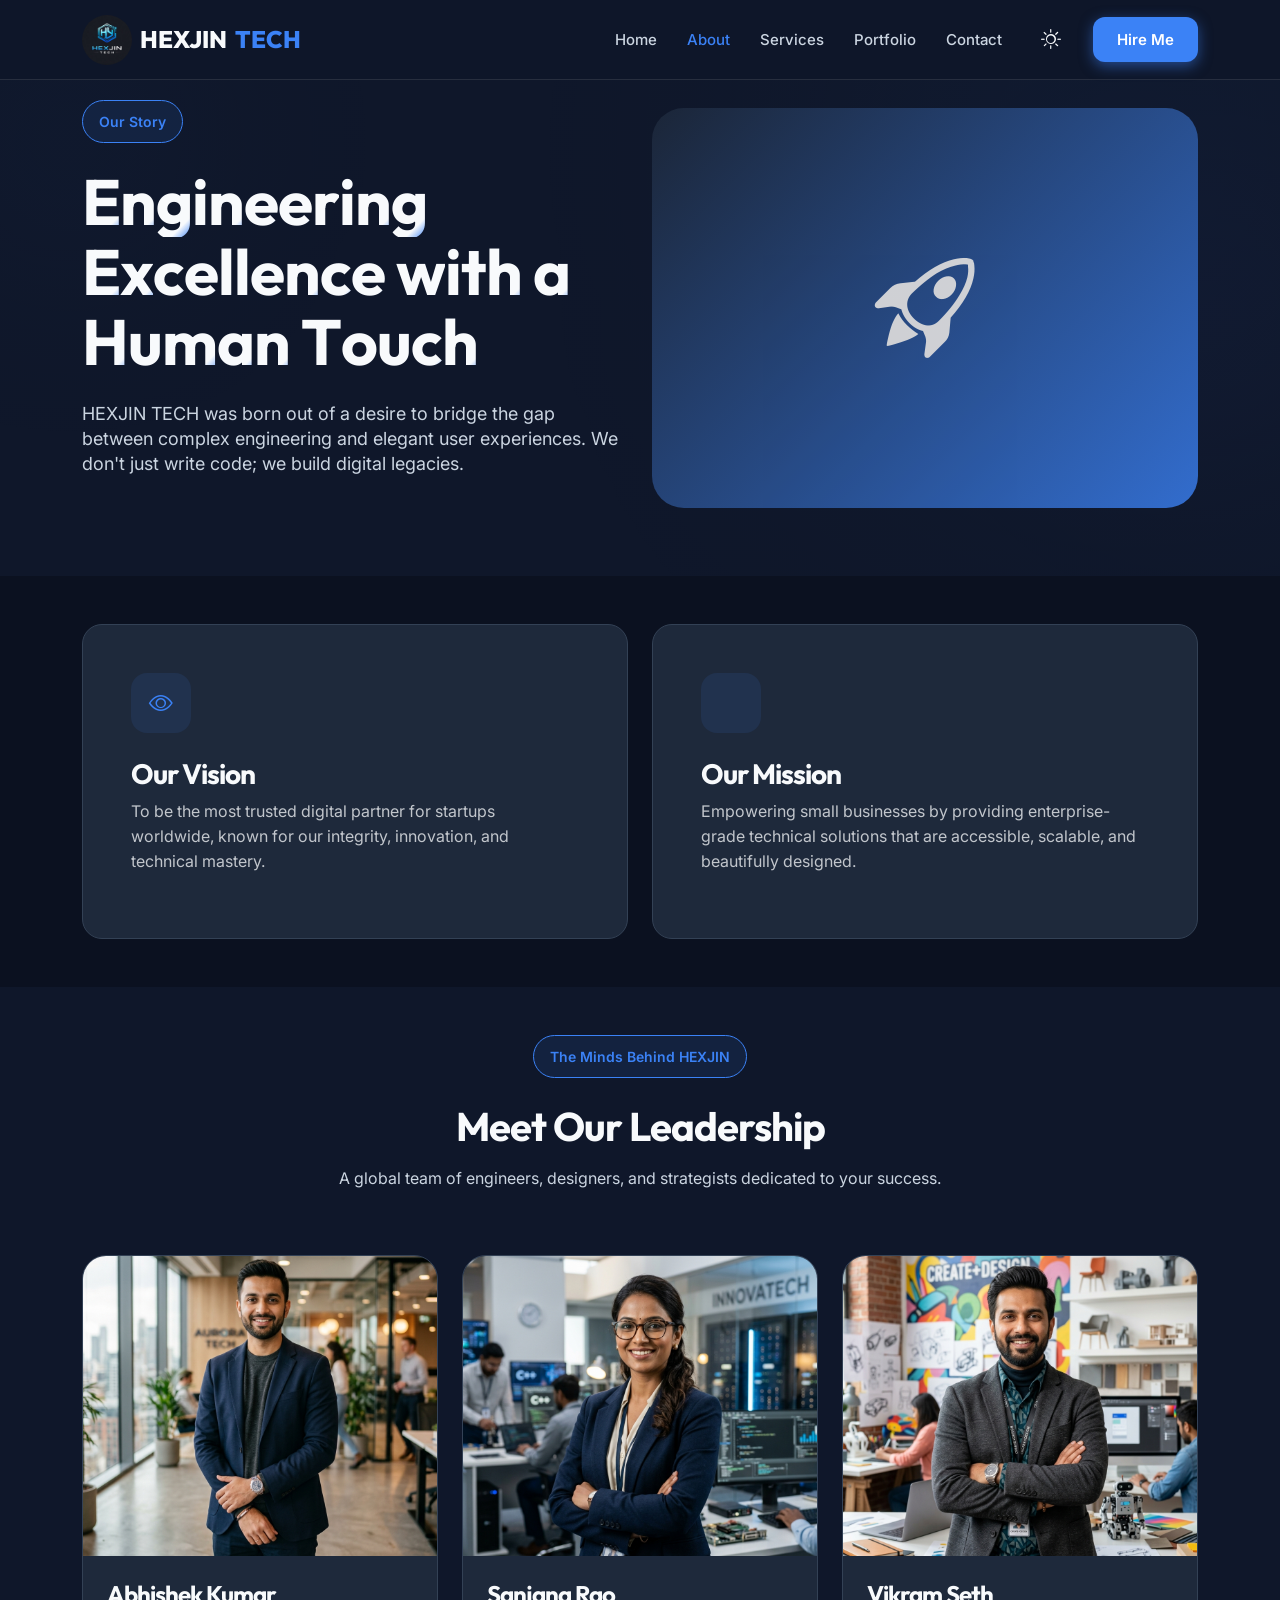
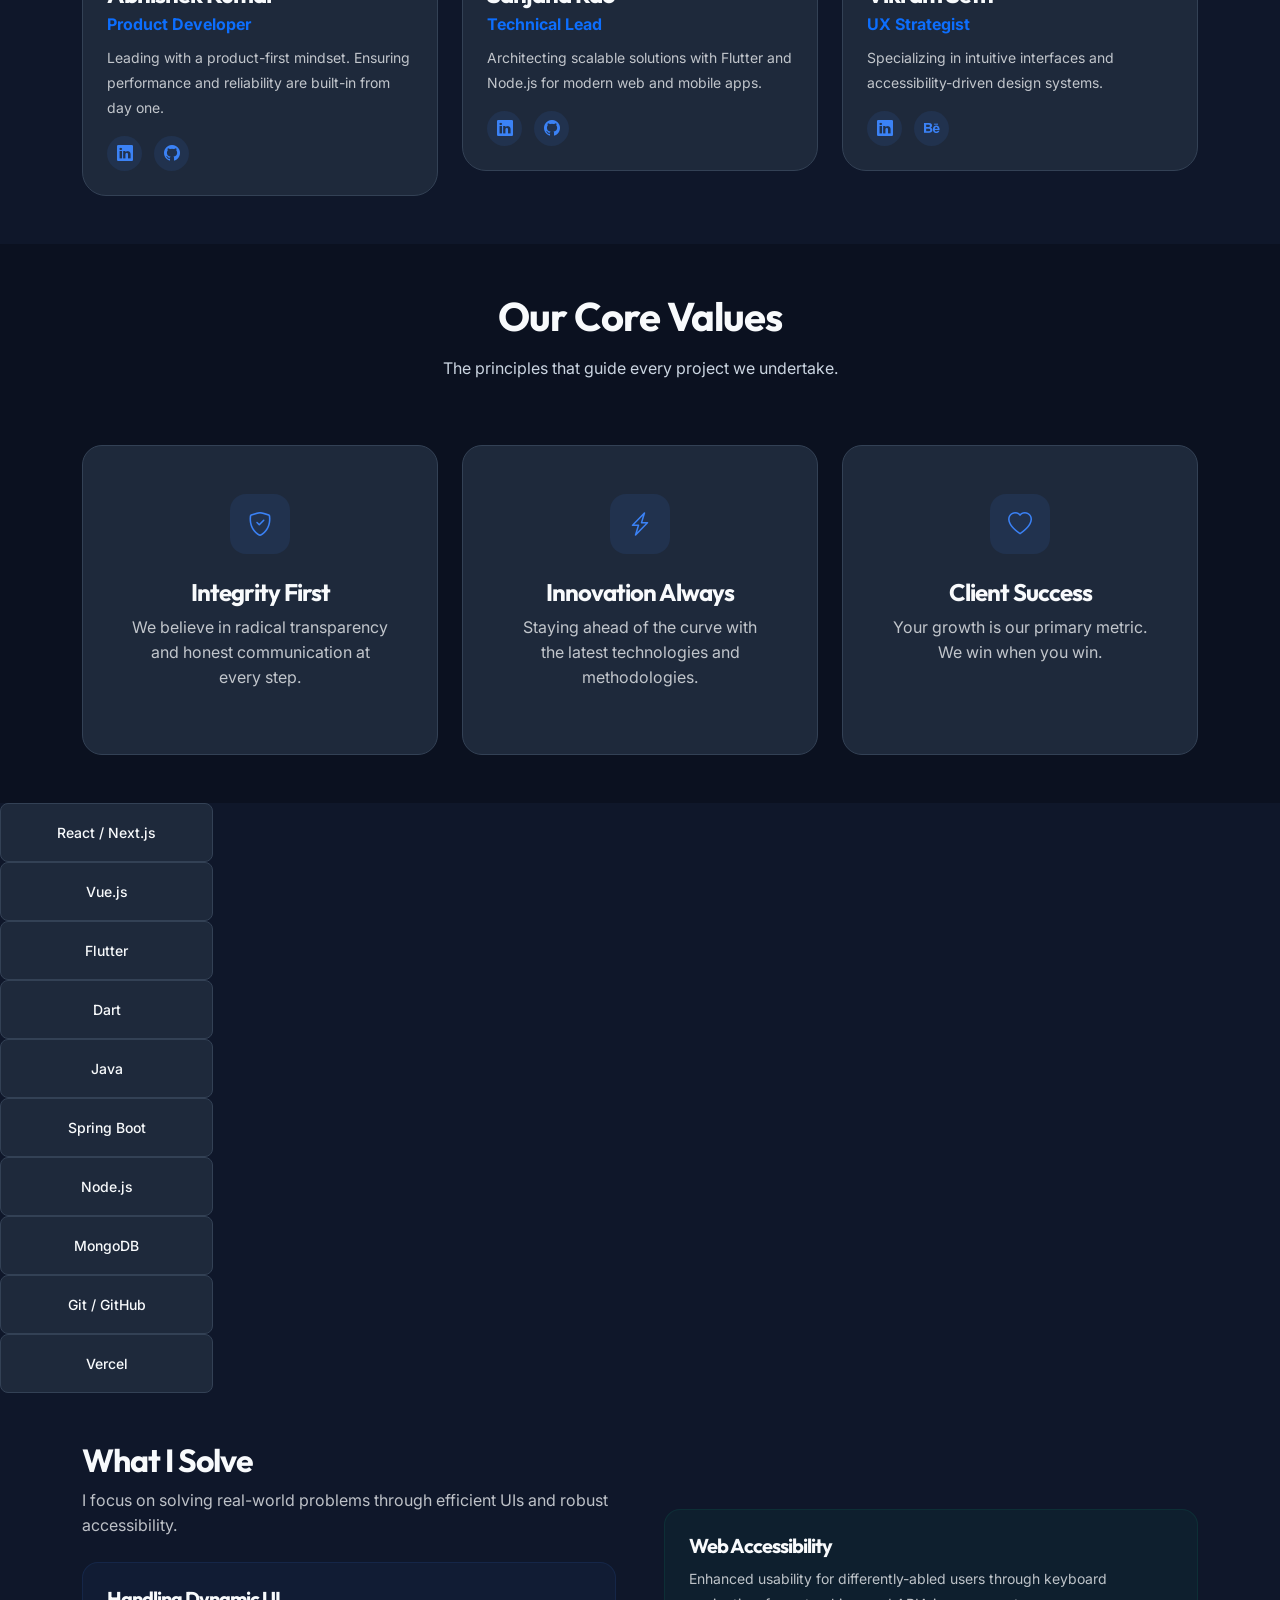
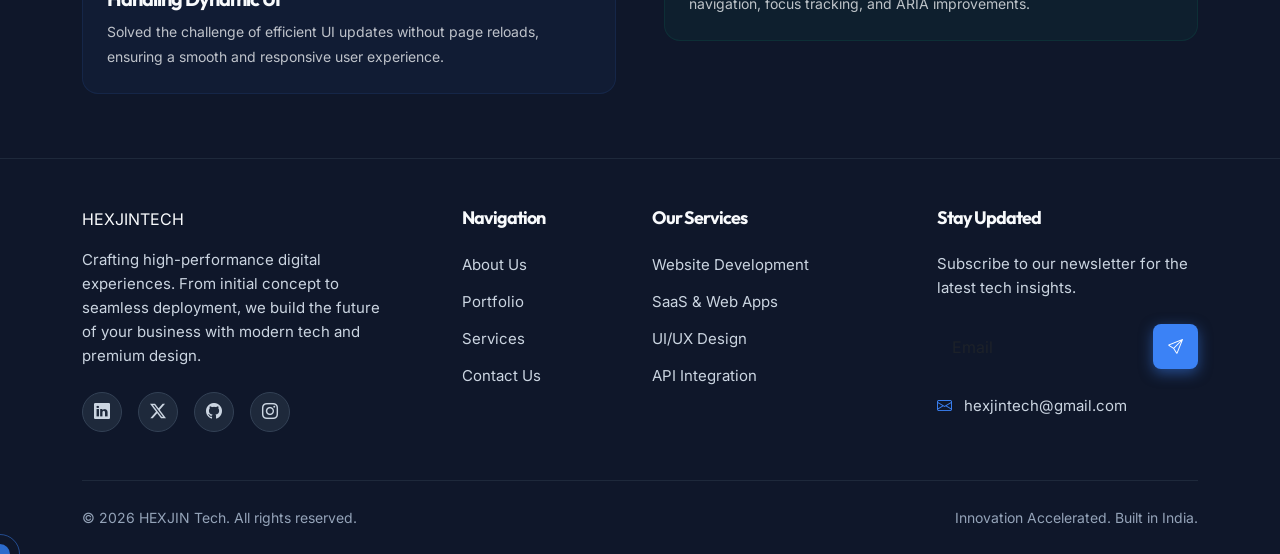
==== commit 1a278e92: "feat: implement portfolio website structure with services, project, and contact pages including shar" ====
--- a/about/index.html
+++ b/about/index.html
@@ -16,42 +16,16 @@
 </head>
 
 <body data-theme="dark">
-
-    <!-- Navigation -->
-    <nav id="navbar" class="fixed-top">
-        <div class="container navbar-container">
-            <div class="row align-items-center">
-                <div class="col-4">
-                    <a href="../index.html" class="navbar-logo">
-                        <img src="assets/images/logo.jpeg" alt="logo">
-
-                        HEXJIN<span>TECH</span>
-                    </a>
-                </div>
-                <div class="col-8 d-flex justify-content-end align-items-center">
-                    <ul class="navbar-links d-none d-lg-flex mb-0 list-unstyled align-items-center">
-                        <li><a href="../index.html" class="navbar-link">Home</a></li>
-                        <li><a href="index.html" class="navbar-link active">About</a></li>
-                        <li><a href="../index.html#services" class="navbar-link">Services</a></li>
-                        <li><a href="../portfolio/" class="navbar-link">Portfolio</a></li>
-                        <li><a href="../contact/" class="navbar-link">Contact</a></li>
-                    </ul>
-                    <div class="navbar-actions ms-lg-4 d-flex align-items-center gap-3">
-                        <button id="theme-toggle" class="btn-theme-toggle border-0 bg-transparent"
-                            aria-label="Toggle Theme">
-                            <i class="bi bi-sun" id="sun-icon"></i>
-                            <i class="bi bi-moon" id="moon-icon" style="display: none;"></i>
-                        </button>
-                        <a href="../contact/" class="btn-hire ms-3 d-none d-sm-inline-block">Hire Me</a>
-                        <button class="navbar-mobile-btn d-lg-none border-0 bg-transparent text-white"
-                            aria-label="Menu">
-                            <i class="bi bi-list"></i>
-                        </button>
-                    </div>
-                </div>
-            </div>
-        </div>
-    </nav>
+    <!-- Preloader -->
+    <div class="preloader">
+        <div class="loader-logo">
+            HEXJIN<span>TECH</span>
+            <div class="loader-line"></div>
+        </div>
+    </div>
+
+    <!-- Navigation Placeholder -->
+    <div id="navbar-placeholder"></div>
 
     <main id="app-root">
     <!-- About Hero Section -->
@@ -108,7 +82,7 @@
                     <p class="services-subtitle">A global team of engineers, designers, and strategists dedicated to your success.</p>
                 </div>
             </div>
-            <div class="row g-4">
+            <div class="row g-4 stagger-reveal">
                 <!-- Team Member 1 -->
                 <div class="col-md-4 reveal">
                     <div class="team-card">
@@ -173,7 +147,7 @@
                     <p class="services-subtitle">The principles that guide every project we undertake.</p>
                 </div>
             </div>
-            <div class="row g-4">
+            <div class="row g-4 stagger-reveal">
                 <div class="col-md-4 reveal">
                     <div class="feature-card text-center p-5">
                         <div class="services-icon mx-auto mb-4"><i class="bi bi-shield-check"></i></div>
@@ -244,6 +218,7 @@
 
     <!-- Scripts -->
     <script src="https://cdn.jsdelivr.net/npm/bootstrap@5.3.0/dist/js/bootstrap.bundle.min.js"></script>
+    <script src="../assets/js/navbar.js"></script>
     <script src="../assets/js/common.js"></script>
     <script src="../assets/js/footer.js"></script>
 </body>
--- a/assets/css/style.css
+++ b/assets/css/style.css
@@ -10,11 +10,13 @@
 
 html {
     scroll-behavior: smooth;
-    cursor: none; /* Hide default for custom cursor */
+    cursor: none;
+    /* Hide default for custom cursor */
 }
 
 [data-theme="light"] body {
-    cursor: auto; /* Fallback for light mode if desired, but we'll try to keep custom cross-theme */
+    cursor: auto;
+    /* Fallback for light mode if desired, but we'll try to keep custom cross-theme */
 }
 
 body {
@@ -86,11 +88,13 @@
 body[data-theme="light"] .navbar-logo {
     color: #0f172a;
 }
-.navbar-logo img{
+
+.navbar-logo img {
     width: 50px;
     height: 50px;
     border-radius: 50%;
 }
+
 .navbar-logo span {
     color: #3b82f6;
 }
@@ -98,7 +102,7 @@
 .navbar-link {
     font-weight: 500;
     font-size: 15px;
-    color: #94a3b8;
+    color: #cbd5e1;
     padding: 10px 15px;
 }
 
@@ -108,7 +112,7 @@
 }
 
 body[data-theme="light"] .navbar-link {
-    color: #475569;
+    color: #64748b;
 }
 
 body[data-theme="light"] .navbar-link:hover,
@@ -185,27 +189,28 @@
     font-size: 64px;
     line-height: 70px;
     margin-bottom: 24px;
-    background: linear-gradient(135deg, #f8fafc 60%, #3b82f6);
+    color: #f8fafc; /* Fallback */
+}
+
+body[data-theme="light"] .hero-title {
+    color: #0f172a;
+}
+
+body[data-theme="light"] .hero-title .char {
+    background: linear-gradient(135deg, #0f172a 80%, #3b82f6);
     -webkit-background-clip: text;
     background-clip: text;
     -webkit-text-fill-color: transparent;
 }
 
-body[data-theme="light"] .hero-title {
-    background: linear-gradient(135deg, #0f172a 60%, #3b82f6);
-    -webkit-background-clip: text;
-    background-clip: text;
-    -webkit-text-fill-color: transparent;
-}
-
 .hero-description {
     font-size: 18px;
-    color: #94a3b8;
+    color: #cbd5e1;
     margin-bottom: 40px;
 }
 
 body[data-theme="light"] .hero-description {
-    color: #475569;
+    color: #64748b;
 }
 
 .btn-hero-primary {
@@ -237,7 +242,7 @@
 
 /* About Section Styling */
 .about-section {
-    padding: 100px 0px;
+    padding: 50px 0px;
 }
 
 .about-placeholder-img {
@@ -265,12 +270,12 @@
 }
 
 .about-text {
-    color: #94a3b8;
+    color: #cbd5e1;
     font-size: 16px;
 }
 
 body[data-theme="light"] .about-text {
-    color: #475569;
+    color: #64748b;
 }
 
 .skill-tag {
@@ -301,7 +306,7 @@
 }
 
 .services-subtitle {
-    color: #94a3b8;
+    color: #cbd5e1;
     font-size: 16px;
 }
 
@@ -344,12 +349,12 @@
 }
 
 .services-card-text {
-    color: #94a3b8;
+    color: #cbd5e1;
     font-size: 15px;
 }
 
 body[data-theme="light"] .services-card-text {
-    color: #475569;
+    color: #64748b;
 }
 
 /* Portfolio Section Styling */
@@ -447,7 +452,7 @@
 }
 
 .portfolio-card-text {
-    color: #94a3b8;
+    color: #cbd5e1;
     font-size: 14px;
     margin-bottom: 20px;
 }
@@ -463,7 +468,7 @@
 
 /* Testimonials Section Styling */
 .testimonials-section {
-    padding:50px 0px;
+    padding: 50px 0px;
 }
 
 .testimonial-card {
@@ -506,12 +511,12 @@
 }
 
 .testimonial-client-role {
-    color: #94a3b8;
+    color: #cbd5e1;
 }
 
 /* Contact Section Styling */
 .contact-section {
-    padding: 100px 0px;
+    padding: 50px 0px;
 }
 
 .contact-info-wrapper {
@@ -556,7 +561,7 @@
 }
 
 .contact-info-value {
-    color: #94a3b8;
+    color: #cbd5e1;
     font-size: 14px;
 }
 
@@ -640,7 +645,7 @@
 }
 
 .footer-bio {
-    color: #94a3b8;
+    color: #cbd5e1;
     font-size: 15px;
     line-height: 1.6;
 }
@@ -661,7 +666,7 @@
 }
 
 .footer-links a {
-    color: #94a3b8;
+    color: #cbd5e1;
     text-decoration: none;
     font-size: 15px;
     transition: all 300ms ease;
@@ -673,7 +678,7 @@
 }
 
 .footer-contact-info p {
-    color: #94a3b8;
+    color: #cbd5e1;
     font-size: 15px;
     display: flex;
     align-items: center;
@@ -693,7 +698,7 @@
     display: flex;
     align-items: center;
     justify-content: center;
-    color: #94a3b8;
+    color: #cbd5e1;
     transition: all 300ms ease;
 }
 
@@ -718,7 +723,7 @@
 }
 
 .footer-copyright {
-    color: #64748b;
+    color: #94a3b8;
     font-size: 14px;
 }
 
@@ -757,7 +762,7 @@
 
 .stat-label {
     font-size: 14px;
-    color: #94a3b8;
+    color: #cbd5e1;
     text-transform: uppercase;
     letter-spacing: 1px;
 }
@@ -811,7 +816,7 @@
 }
 
 .process-step-text {
-    color: #94a3b8;
+    color: #cbd5e1;
     font-size: 15px;
     line-height: 1.6;
 }
@@ -876,14 +881,14 @@
 }
 
 .faq-answer {
-    color: #94a3b8;
+    color: #cbd5e1;
     font-size: 15px;
     padding: 0px 24px 24px 24px;
     background-color: transparent;
 }
 
 body[data-theme="light"] .faq-answer {
-    color: #475569;
+    color: #64748b;
 }
 
 /* CTA Section Styling */
@@ -911,7 +916,7 @@
 }
 
 .cta-text {
-    color: #94a3b8;
+    color: #cbd5e1;
     font-size: 18px;
     max-width: 600px;
     margin: 0px auto;
@@ -932,32 +937,137 @@
 /* Mobile Responsive Adjustments */
 @media (max-width: 991px) {
     .navbar-links {
-        display: none !important;
+        display: flex !important;
         position: fixed;
-        top: 0px;
-        left: 0px;
-        width: 100%;
+        top: 0;
+        right: -100%;
+        width: 320px;
+        max-width: 85%;
         height: 100vh;
         background-color: #0f172a;
         flex-direction: column;
+        justify-content: space-between;
+        padding: 0;
+        z-index: 10000;
+        transition: right 0.5s cubic-bezier(0.2, 1, 0.3, 1);
+        box-shadow: -15px 0 40px rgba(0, 0, 0, 0.6);
+        border-left: 1px solid rgba(255, 255, 255, 0.1);
+    }
+
+    .navbar-links.mobile-active {
+        right: 0;
+    }
+
+    /* Drawer Header */
+    .drawer-header {
+        padding: 24px 30px;
+        display: flex;
+        align-items: center;
+        justify-content: space-between;
+        border-bottom: 1px solid rgba(255, 255, 255, 0.1);
+    }
+
+    .drawer-close {
+        font-size: 24px;
+        padding: 5px;
+        transition: transform 0.3s ease;
+    }
+
+    .drawer-close:active {
+        transform: scale(0.9);
+    }
+
+    /* Drawer Body */
+    .nav-list {
+        padding: 40px 30px;
+        flex-grow: 1;
+        overflow-y: auto;
+    }
+
+    .navbar-link {
+        font-size: 22px;
+        font-weight: 600;
+        margin-bottom: 30px;
+        text-align: left;
+        width: 100%;
+        padding: 8px 0;
+        display: block;
+        opacity: 0;
+        transform: translateX(20px);
+        transition: all 0.4s cubic-bezier(0.2, 1, 0.3, 1);
+    }
+
+    .navbar-links.mobile-active .navbar-link {
+        opacity: 1;
+        transform: translateX(0);
+    }
+
+    /* Staggered entrance */
+    .navbar-links.mobile-active li:nth-child(1) .navbar-link { transition-delay: 0.1s; }
+    .navbar-links.mobile-active li:nth-child(2) .navbar-link { transition-delay: 0.15s; }
+    .navbar-links.mobile-active li:nth-child(3) .navbar-link { transition-delay: 0.2s; }
+    .navbar-links.mobile-active li:nth-child(4) .navbar-link { transition-delay: 0.25s; }
+    .navbar-links.mobile-active li:nth-child(5) .navbar-link { transition-delay: 0.3s; }
+
+    /* Drawer Footer */
+    .drawer-footer {
+        padding: 30px;
+        border-top: 1px solid rgba(255, 255, 255, 0.1);
+        background: rgba(255, 255, 255, 0.02);
+    }
+
+    .social-icon {
+        width: 40px;
+        height: 40px;
+        background: rgba(255, 255, 255, 0.05);
+        border-radius: 10px;
+        display: flex;
+        align-items: center;
         justify-content: center;
-        padding: 40px 20px;
-        z-index: 1000;
-        transition: all 400ms ease-in-out;
-    }
-
-    .navbar-links.mobile-active {
-        display: flex !important;
-    }
-
-    .navbar-link {
-        font-size: 24px;
-        margin-bottom: 20px;
+        font-size: 18px;
+        transition: background 0.3s ease;
+    }
+
+    .social-icon:hover {
+        background: rgba(59, 130, 246, 0.2);
+        color: #3b82f6;
+    }
+
+    .nav-backdrop {
+        position: fixed;
+        top: 0;
+        left: 0;
+        width: 100%;
+        height: 100%;
+        background-color: rgba(0, 0, 0, 0.7);
+        backdrop-filter: blur(6px);
+        z-index: 9999;
+        opacity: 0;
+        visibility: hidden;
+        transition: all 0.4s ease;
+    }
+
+    .nav-backdrop.active {
+        opacity: 1;
+        visibility: visible;
+    }
+
+    .navbar-mobile-btn {
+        width: 44px;
+        height: 44px;
+        display: flex;
+        align-items: center;
+        justify-content: center;
+        font-size: 22px !important;
+        background-color: rgba(255, 255, 255, 0.08) !important;
+        border: 1px solid rgba(255, 255, 255, 0.1) !important;
+        border-radius: 12px;
+        transition: all 0.3s ease;
     }
 
     .hero-title {
-        font-size: 48px;
-        line-height: 54px;
+        font-size: 42px;
+        line-height: 48px;
     }
 }
 
@@ -1021,6 +1131,7 @@
     background-size: cover !important;
     background-position: center !important;
 }
+
 /* --- NEW PROFESSIONAL COMPANY STYLES --- */
 
 /* Trusted By / Logo Marquee */
@@ -1047,7 +1158,7 @@
     margin-right: 80px;
     font-size: 24px;
     font-weight: 700;
-    color: #475569;
+    color: #64748b;
     opacity: 0.6;
     transition: all 300ms ease;
     filter: grayscale(1);
@@ -1061,8 +1172,13 @@
 }
 
 @keyframes marquee {
-    0% { transform: translateX(0); }
-    100% { transform: translateX(-50%); }
+    0% {
+        transform: translateX(0);
+    }
+
+    100% {
+        transform: translateX(-50%);
+    }
 }
 
 /* Why Choose Us cards */
@@ -1172,7 +1288,7 @@
 
 .faq-accordion .accordion-body {
     background-color: transparent;
-    color: #94a3b8;
+    color: #cbd5e1;
     padding: 0 20px 20px;
 }
 
@@ -1236,7 +1352,8 @@
     z-index: 10000;
     transition: transform 0.1s ease;
     mix-blend-mode: difference;
-    display: none; /* Shown via JS */
+    display: none;
+    /* Shown via JS */
 }
 
 .cursor-outline {
@@ -1264,40 +1381,75 @@
     animation: blob-float 20s infinite alternate cubic-bezier(0.45, 0, 0.55, 1);
 }
 
-.blob-1 { top: -10%; left: -10%; animation-duration: 25s; }
-.blob-2 { bottom: 10%; right: -10%; background: radial-gradient(circle, rgba(99, 102, 241, 0.15) 0%, rgba(99, 102, 241, 0) 70%); animation-duration: 30s; animation-delay: -5s; }
-.blob-3 { top: 40%; left: 30%; background: radial-gradient(circle, rgba(168, 85, 247, 0.1) 0%, rgba(168, 85, 247, 0) 70%); animation-duration: 35s; animation-delay: -10s; }
+.blob-1 {
+    top: -10%;
+    left: -10%;
+    animation-duration: 25s;
+}
+
+.blob-2 {
+    bottom: 10%;
+    right: -10%;
+    background: radial-gradient(circle, rgba(99, 102, 241, 0.15) 0%, rgba(99, 102, 241, 0) 70%);
+    animation-duration: 30s;
+    animation-delay: -5s;
+}
+
+.blob-3 {
+    top: 40%;
+    left: 30%;
+    background: radial-gradient(circle, rgba(168, 85, 247, 0.1) 0%, rgba(168, 85, 247, 0) 70%);
+    animation-duration: 35s;
+    animation-delay: -10s;
+}
 
 @keyframes blob-float {
-    0% { transform: translate(0, 0) scale(1); }
-    33% { transform: translate(100px, 50px) scale(1.1); }
-    66% { transform: translate(-50px, 100px) scale(0.9); }
-    100% { transform: translate(0, 0) scale(1); }
+    0% {
+        transform: translate(0, 0) scale(1);
+    }
+
+    33% {
+        transform: translate(100px, 50px) scale(1.1);
+    }
+
+    66% {
+        transform: translate(-50px, 100px) scale(0.9);
+    }
+
+    100% {
+        transform: translate(0, 0) scale(1);
+    }
 }
 
 /* Hero Title Animation */
 .hero-title .word {
     display: inline-block;
-    overflow: hidden;
     vertical-align: bottom;
 }
 
 .hero-title .char {
     display: inline-block;
     transform: translateY(100%);
-    transition: transform 0.8s cubic-bezier(0.2, 1, 0.3, 1);
-}
-
-.hero-title.active .char {
+    opacity: 0;
+    transition: transform 0.8s cubic-bezier(0.2, 1, 0.3, 1), 
+                opacity 0.8s cubic-bezier(0.2, 1, 0.3, 1);
+    background: linear-gradient(135deg, #f8fafc 80%, #3b82f6);
+    -webkit-background-clip: text;
+    background-clip: text;
+    -webkit-text-fill-color: transparent;
+}
+
+.hero-title.title-animate .char {
     transform: translateY(0);
+    opacity: 1;
 }
 
 /* Enhanced Reveal */
 .reveal {
     opacity: 0;
     transform: translateY(40px);
-    transition: opacity 1.2s cubic-bezier(0.2, 1, 0.3, 1), 
-                transform 1.2s cubic-bezier(0.2, 1, 0.3, 1);
+    transition: opacity 1.2s cubic-bezier(0.2, 1, 0.3, 1),
+        transform 1.2s cubic-bezier(0.2, 1, 0.3, 1);
 }
 
 .reveal.active {
@@ -1306,13 +1458,17 @@
 }
 
 /* Card Hover Enhancements */
-.services-card, .portfolio-card, .feature-card, .stat-card {
-    transition: transform 0.5s cubic-bezier(0.2, 1, 0.3, 1), 
-                box-shadow 0.5s cubic-bezier(0.2, 1, 0.3, 1), 
-                border-color 0.5s cubic-bezier(0.2, 1, 0.3, 1);
-}
-
-.services-card:hover, .stat-card:hover {
+.services-card,
+.portfolio-card,
+.feature-card,
+.stat-card {
+    transition: transform 0.5s cubic-bezier(0.2, 1, 0.3, 1),
+        box-shadow 0.5s cubic-bezier(0.2, 1, 0.3, 1),
+        border-color 0.5s cubic-bezier(0.2, 1, 0.3, 1);
+}
+
+.services-card:hover,
+.stat-card:hover {
     box-shadow: 0 20px 40px -10px rgba(59, 130, 246, 0.2) !important;
 }
 
@@ -1326,11 +1482,75 @@
 }
 
 /* Magnetic Button Feel (CSS only part) */
-.btn-hire, .btn-hero-primary, .btn-hero-outline, .btn-contact-submit {
-    transition: transform 0.3s cubic-bezier(0.2, 1, 0.3, 1), 
-                box-shadow 0.3s cubic-bezier(0.2, 1, 0.3, 1);
-}
-
-.btn-hire:active, .btn-hero-primary:active {
+.btn-hire,
+.btn-hero-primary,
+.btn-hero-outline,
+.btn-contact-submit,
+.magnetic {
+    transition: transform 0.3s cubic-bezier(0.2, 1, 0.3, 1),
+        box-shadow 0.3s cubic-bezier(0.2, 1, 0.3, 1);
+}
+
+.btn-hire:active,
+.btn-hero-primary:active,
+.magnetic:active {
     transform: scale(0.95);
 }
+
+/* Preloader */
+.preloader {
+    position: fixed;
+    top: 0;
+    left: 0;
+    width: 100%;
+    height: 100%;
+    background-color: #0f172a;
+    z-index: 100000;
+    display: flex;
+    justify-content: center;
+    align-items: center;
+    transition: opacity 0.8s ease, visibility 0.8s ease;
+}
+
+.preloader.fade-out {
+    opacity: 0;
+    visibility: hidden;
+}
+
+.loader-logo {
+    font-family: 'Outfit', sans-serif;
+    font-weight: 800;
+    font-size: 32px;
+    color: #f8fafc;
+    position: relative;
+    overflow: hidden;
+}
+
+.loader-logo span {
+    color: #3b82f6;
+}
+
+.loader-line {
+    position: absolute;
+    bottom: 0;
+    left: 0;
+    width: 0;
+    height: 2px;
+    background: #3b82f6;
+    animation: loader-anim 1.5s ease-in-out forwards;
+}
+
+@keyframes loader-anim {
+    0% { width: 0; }
+    100% { width: 100%; }
+}
+
+/* Smooth Page Entrance */
+#app-root {
+    opacity: 0;
+    transition: opacity 1.2s ease;
+}
+
+#app-root.loaded {
+    opacity: 1;
+}
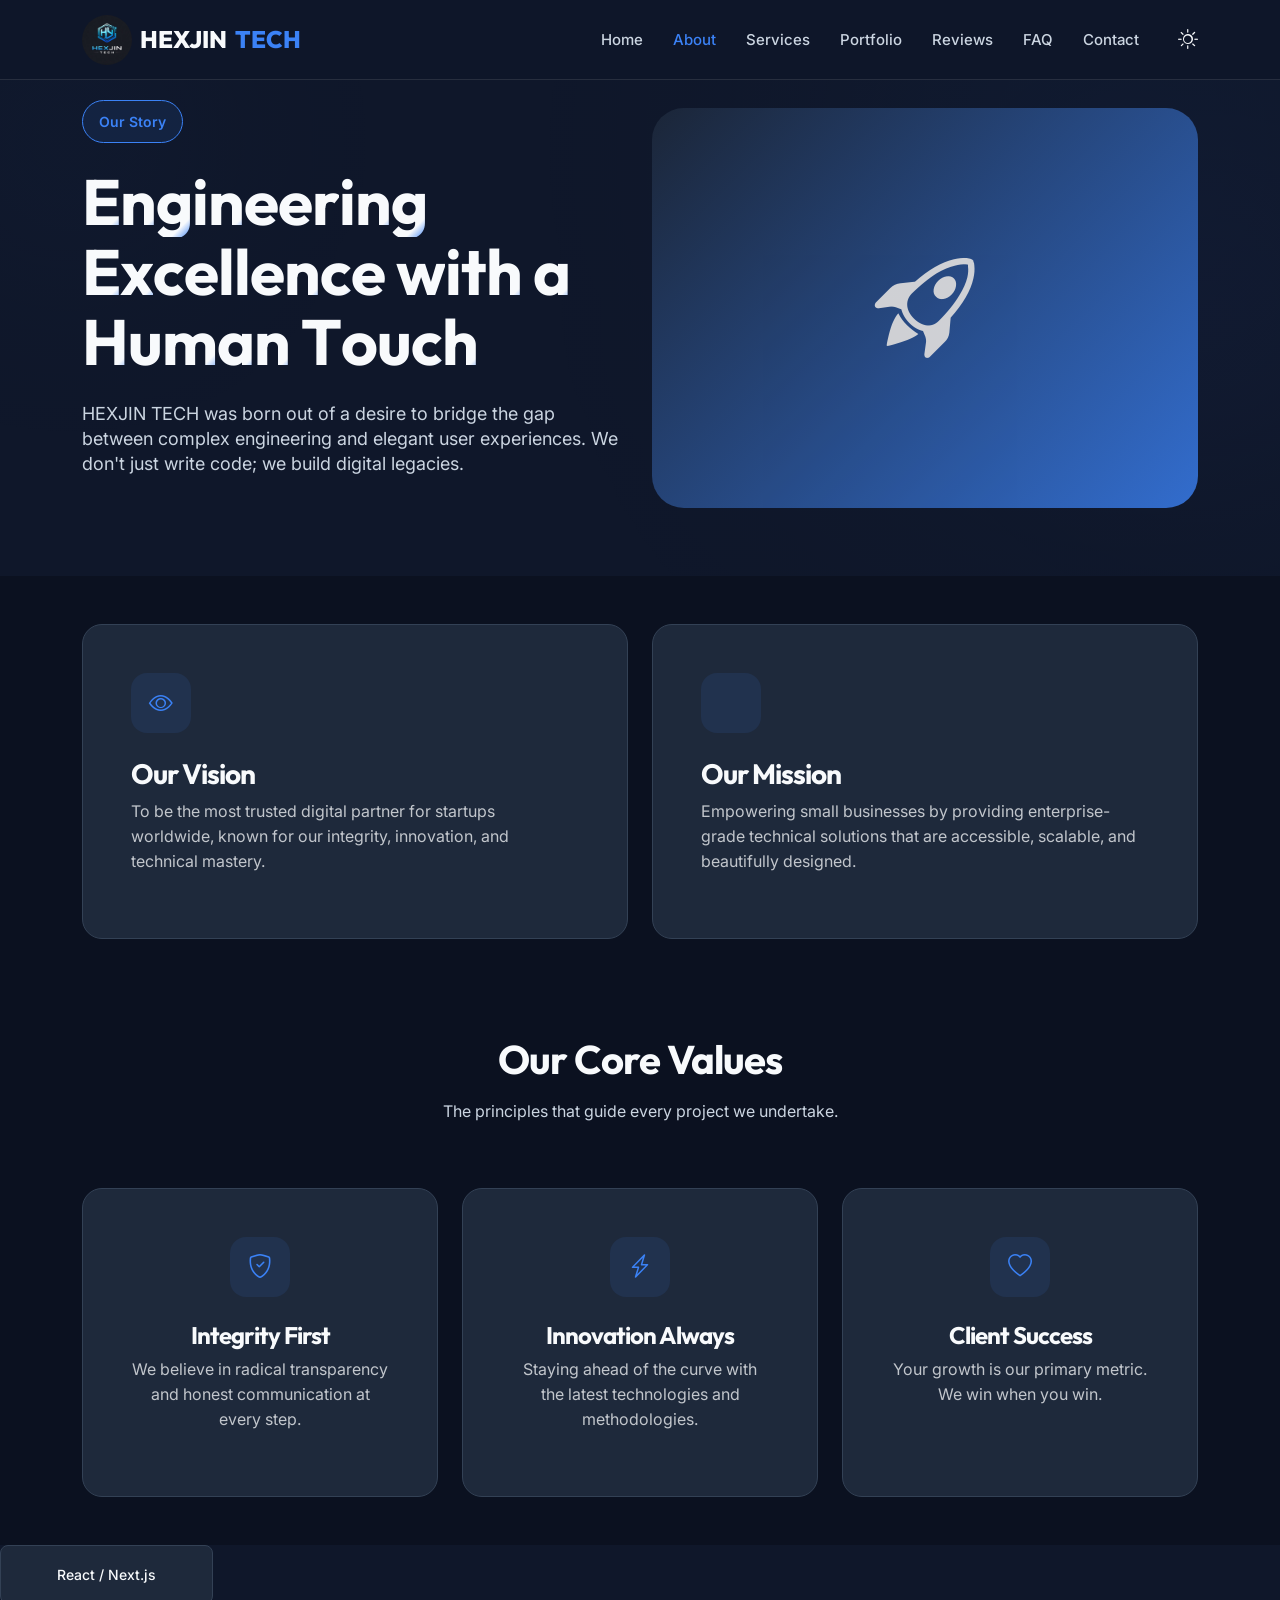
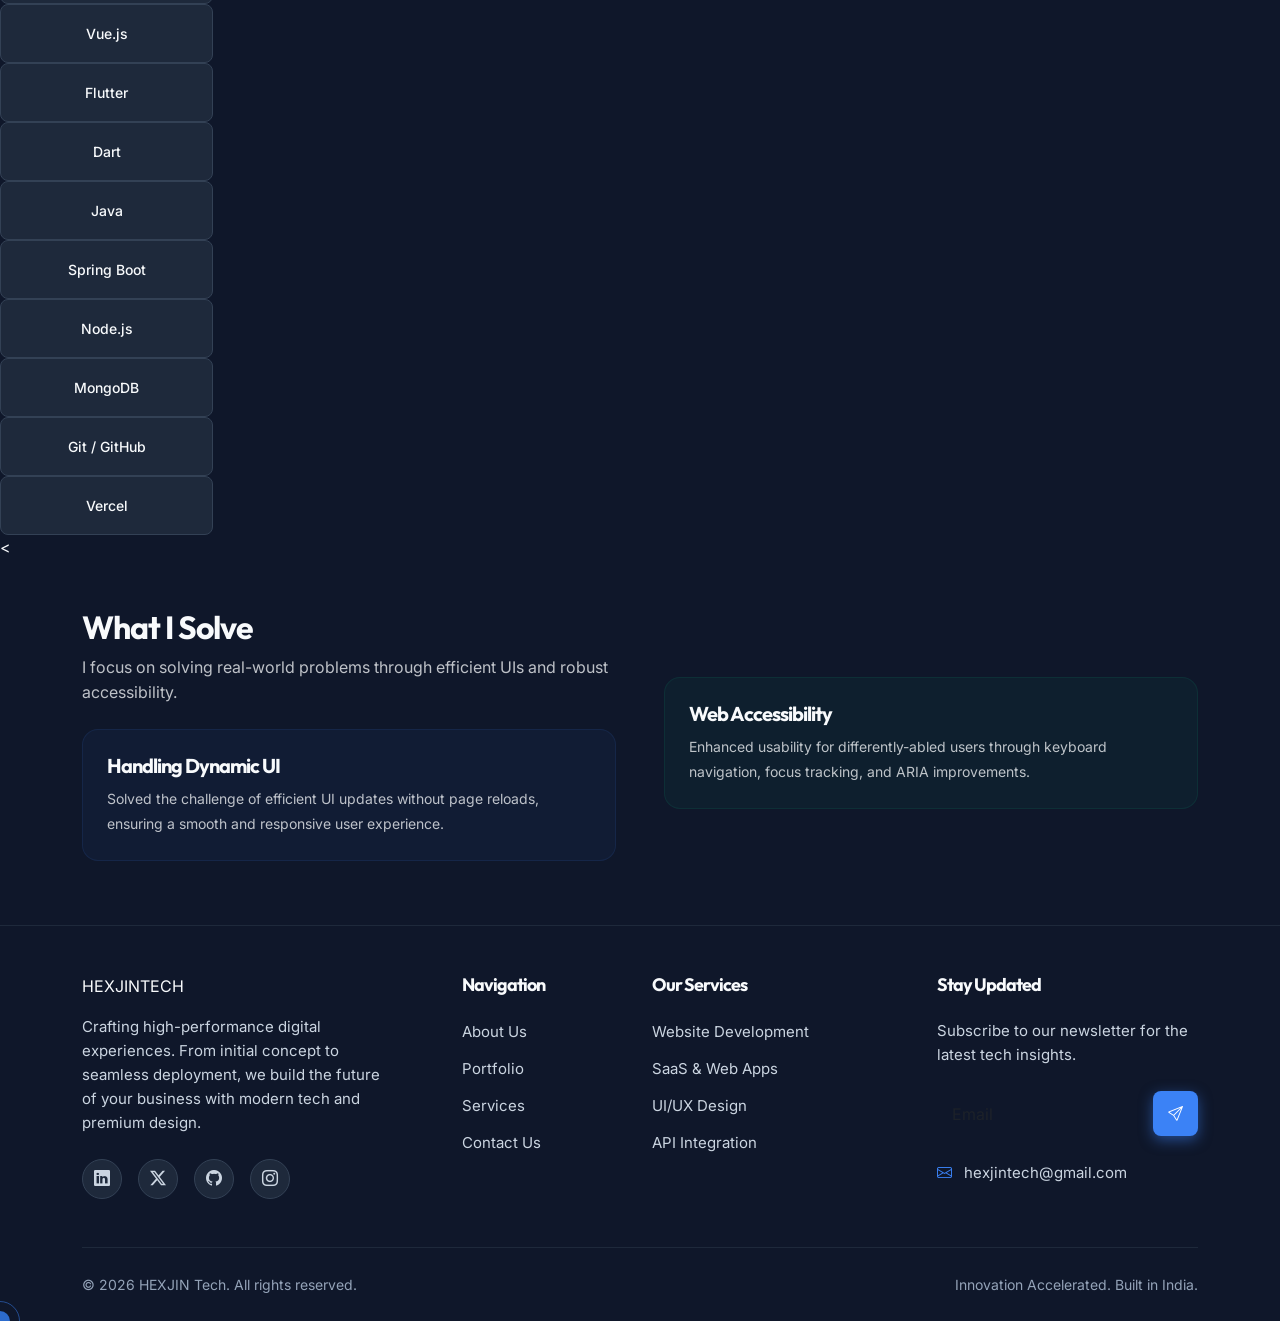
==== commit 9c36fd5e: "feat: implement core site structure, portfolio pages, and global assets including navbar, footer, an" ====
--- a/about/index.html
+++ b/about/index.html
@@ -5,7 +5,7 @@
     <meta charset="UTF-8">
     <meta name="viewport" content="width=device-width, initial-scale=1.0">
     <title>About Us | HEXJIN Tech</title>
-    
+
     <!-- Bootstrap 5 CSS -->
     <link href="https://cdn.jsdelivr.net/npm/bootstrap@5.3.0/dist/css/bootstrap.min.css" rel="stylesheet">
     <!-- Bootstrap Icons -->
@@ -15,65 +15,71 @@
     <link rel="stylesheet" href="../assets/css/style.css">
 </head>
 
-<body data-theme="dark">
-    <!-- Preloader -->
-    <div class="preloader">
-        <div class="loader-logo">
-            HEXJIN<span>TECH</span>
-            <div class="loader-line"></div>
+<body class="about-page" data-theme="dark">
+        <!-- Preloader -->
+        <div class="preloader">
+            <div class="loader-logo">
+                HEXJIN<span>TECH</span>
+                <div class="loader-line"></div>
+            </div>
         </div>
-    </div>
-
-    <!-- Navigation Placeholder -->
-    <div id="navbar-placeholder"></div>
-
-    <main id="app-root">
-    <!-- About Hero Section -->
-    <section class="hero-section about-hero" id="about-hero">
-        <div class="bg-blob blob-1"></div>
-        <div class="bg-blob blob-2"></div>
-        <div class="container">
-            <div class="row align-items-center">
-                <div class="col-lg-6 reveal">
-                    <span class="hero-badge">Our Story</span>
-                    <h1 class="hero-title">Engineering Excellence with a Human Touch</h1>
-                    <p class="hero-description">HEXJIN TECH was born out of a desire to bridge the gap between complex engineering and elegant user experiences. We don't just write code; we build digital legacies.</p>
-                </div>
-                <div class="col-lg-6 reveal">
-                    <div class="about-image-wrapper">
-                        <div class="about-placeholder-img">
-                            <i class="bi bi-rocket-takeoff"></i>
-                        </div>
-                    </div>
-                </div>
-            </div>
-        </div>
-    </section>
-
-    <!-- Mission & Vision Section -->
-    <section class="process-section py-5">
-        <div class="container">
-            <div class="row g-4 stagger-reveal">
-                <div class="col-md-6 reveal">
-                    <div class="stat-card p-5 h-100">
-                        <div class="services-icon mb-4"><i class="bi bi-eye"></i></div>
-                        <h3>Our Vision</h3>
-                        <p class="color-inherit opacity-75">To be the most trusted digital partner for startups worldwide, known for our integrity, innovation, and technical mastery.</p>
-                    </div>
-                </div>
-                <div class="col-md-6 reveal">
-                    <div class="stat-card p-5 h-100">
-                        <div class="services-icon mb-4"><i class="bi bi-target"></i></div>
-                        <h3>Our Mission</h3>
-                        <p class="color-inherit opacity-75">Empowering small businesses by providing enterprise-grade technical solutions that are accessible, scalable, and beautifully designed.</p>
-                    </div>
-                </div>
-            </div>
-        </div>
-    </section>
-
-    <!-- Team Section -->
-    <section class="about-section py-5 bg-transparent" id="team">
+
+        <!-- Navigation Placeholder -->
+        <div id="navbar-placeholder"></div>
+
+        <main id="app-root">
+            <!-- About Hero Section -->
+            <section class="hero-section about-hero" id="about-hero">
+                <div class="bg-blob blob-1"></div>
+                <div class="bg-blob blob-2"></div>
+                <div class="container">
+                    <div class="row align-items-center">
+                        <div class="col-lg-6 reveal">
+                            <span class="hero-badge">Our Story</span>
+                            <h1 class="hero-title">Engineering Excellence with a Human Touch</h1>
+                            <p class="hero-description">HEXJIN TECH was born out of a desire to bridge the gap between
+                                complex engineering and elegant user experiences. We don't just write code; we build
+                                digital
+                                legacies.</p>
+                        </div>
+                        <div class="col-lg-6 reveal">
+                            <div class="about-image-wrapper">
+                                <div class="about-placeholder-img">
+                                    <i class="bi bi-rocket-takeoff"></i>
+                                </div>
+                            </div>
+                        </div>
+                    </div>
+                </div>
+            </section>
+
+            <!-- Mission & Vision Section -->
+            <section class="process-section py-5">
+                <div class="container">
+                    <div class="row g-4 stagger-reveal">
+                        <div class="col-md-6 reveal">
+                            <div class="stat-card p-5 h-100">
+                                <div class="services-icon mb-4"><i class="bi bi-eye"></i></div>
+                                <h3>Our Vision</h3>
+                                <p class="color-inherit opacity-75">To be the most trusted digital partner for startups
+                                    worldwide, known for our integrity, innovation, and technical mastery.</p>
+                            </div>
+                        </div>
+                        <div class="col-md-6 reveal">
+                            <div class="stat-card p-5 h-100">
+                                <div class="services-icon mb-4"><i class="bi bi-target"></i></div>
+                                <h3>Our Mission</h3>
+                                <p class="color-inherit opacity-75">Empowering small businesses by providing
+                                    enterprise-grade technical solutions that are accessible, scalable, and beautifully
+                                    designed.</p>
+                            </div>
+                        </div>
+                    </div>
+                </div>
+            </section>
+
+            <!-- Team Section -->
+            <!-- <section class="about-section py-5 bg-transparent" id="team">
         <div class="container">
             <div class="row justify-content-center">
                 <div class="col-lg-8 text-center mb-5 reveal">
@@ -83,7 +89,6 @@
                 </div>
             </div>
             <div class="row g-4 stagger-reveal">
-                <!-- Team Member 1 -->
                 <div class="col-md-4 reveal">
                     <div class="team-card">
                         <div class="team-img-wrapper">
@@ -100,7 +105,6 @@
                         </div>
                     </div>
                 </div>
-                <!-- Team Member 2 -->
                 <div class="col-md-4 reveal">
                     <div class="team-card">
                         <div class="team-img-wrapper">
@@ -117,7 +121,6 @@
                         </div>
                     </div>
                 </div>
-                <!-- Team Member 3 -->
                 <div class="col-md-4 reveal">
                     <div class="team-card">
                         <div class="team-img-wrapper">
@@ -136,86 +139,114 @@
                 </div>
             </div>
         </div>
-    </section>
-
-    <!-- Core Values Section -->
-    <section class="process-section py-5">
-        <div class="container">
-            <div class="row justify-content-center">
-                <div class="col-lg-8 text-center mb-5 reveal">
-                    <h2 class="services-title">Our Core Values</h2>
-                    <p class="services-subtitle">The principles that guide every project we undertake.</p>
-                </div>
-            </div>
-            <div class="row g-4 stagger-reveal">
-                <div class="col-md-4 reveal">
-                    <div class="feature-card text-center p-5">
-                        <div class="services-icon mx-auto mb-4"><i class="bi bi-shield-check"></i></div>
-                        <h4>Integrity First</h4>
-                        <p class="opacity-75">We believe in radical transparency and honest communication at every step.</p>
-                    </div>
-                </div>
-                <div class="col-md-4 reveal">
-                    <div class="feature-card text-center p-5">
-                        <div class="services-icon mx-auto mb-4"><i class="bi bi-lightning-charge"></i></div>
-                        <h4>Innovation Always</h4>
-                        <p class="opacity-75">Staying ahead of the curve with the latest technologies and methodologies.</p>
-                    </div>
-                </div>
-                <div class="col-md-4 reveal">
-                    <div class="feature-card text-center p-5">
-                        <div class="services-icon mx-auto mb-4"><i class="bi bi-heart"></i></div>
-                        <h4>Client Success</h4>
-                        <p class="opacity-75">Your growth is our primary metric. We win when you win.</p>
-                    </div>
-                </div>
-            </div>
-        </div>
-    </section>
-
-                <div class="col-6 col-md-3 col-lg-2"><div class="skill-tag w-100 text-center py-3">React / Next.js</div></div>
-                <div class="col-6 col-md-3 col-lg-2"><div class="skill-tag w-100 text-center py-3">Vue.js</div></div>
-                <div class="col-6 col-md-3 col-lg-2"><div class="skill-tag w-100 text-center py-3">Flutter</div></div>
-                <div class="col-6 col-md-3 col-lg-2"><div class="skill-tag w-100 text-center py-3">Dart</div></div>
-                <div class="col-6 col-md-3 col-lg-2"><div class="skill-tag w-100 text-center py-3">Java</div></div>
-                <div class="col-6 col-md-3 col-lg-2"><div class="skill-tag w-100 text-center py-3">Spring Boot</div></div>
-                <div class="col-6 col-md-3 col-lg-2"><div class="skill-tag w-100 text-center py-3">Node.js</div></div>
-                <div class="col-6 col-md-3 col-lg-2"><div class="skill-tag w-100 text-center py-3">MongoDB</div></div>
-                <div class="col-6 col-md-3 col-lg-2"><div class="skill-tag w-100 text-center py-3">Git / GitHub</div></div>
-                <div class="col-6 col-md-3 col-lg-2"><div class="skill-tag w-100 text-center py-3">Vercel</div></div>
-            </div>
-        </div>
-    </section>
-
-    <!-- Project Achievement Section -->
-    <section class="about-section py-5">
-        <div class="container">
-            <div class="row g-5 align-items-center">
-                <div class="col-lg-6 reveal">
-                    <h2>What I Solve</h2>
-                    <p class="opacity-75 mb-4">I focus on solving real-world problems through efficient UIs and robust accessibility.</p>
-                    <div class="skill-card p-4 mb-3" style="background: rgba(59, 130, 246, 0.05); border-radius: 16px; border: 1px solid rgba(59, 130, 246, 0.1);">
-                        <h5>Handling Dynamic UI</h5>
-                        <p class="small opacity-75 mb-0">Solved the challenge of efficient UI updates without page reloads, ensuring a smooth and responsive user experience.</p>
-                    </div>
-                </div>
-                <div class="col-lg-6 reveal">
-                    <div class="skill-card p-4" style="background: rgba(16, 185, 129, 0.05); border-radius: 16px; border: 1px solid rgba(16, 185, 129, 0.1);">
-                        <h5>Web Accessibility</h5>
-                        <p class="small opacity-75 mb-0">Enhanced usability for differently-abled users through keyboard navigation, focus tracking, and ARIA improvements.</p>
-                    </div>
-                </div>
-            </div>
-        </div>
-    </section>
-    </main>
-
-    <div id="footer-placeholder"></div>
-
-    <!-- Custom Cursor -->
-    <div class="cursor-follower"></div>
-    <div class="cursor-outline"></div>
-
+    </section> -->
+
+            <!-- Core Values Section -->
+            <section class="process-section py-5">
+                <div class="container">
+                    <div class="row justify-content-center">
+                        <div class="col-lg-8 text-center mb-5 reveal">
+                            <h2 class="services-title">Our Core Values</h2>
+                            <p class="services-subtitle">The principles that guide every project we undertake.</p>
+                        </div>
+                    </div>
+                    <div class="row g-4 stagger-reveal">
+                        <div class="col-md-4 reveal">
+                            <div class="feature-card text-center p-5">
+                                <div class="services-icon mx-auto mb-4"><i class="bi bi-shield-check"></i></div>
+                                <h4>Integrity First</h4>
+                                <p class="opacity-75">We believe in radical transparency and honest communication at
+                                    every
+                                    step.</p>
+                            </div>
+                        </div>
+                        <div class="col-md-4 reveal">
+                            <div class="feature-card text-center p-5">
+                                <div class="services-icon mx-auto mb-4"><i class="bi bi-lightning-charge"></i></div>
+                                <h4>Innovation Always</h4>
+                                <p class="opacity-75">Staying ahead of the curve with the latest technologies and
+                                    methodologies.</p>
+                            </div>
+                        </div>
+                        <div class="col-md-4 reveal">
+                            <div class="feature-card text-center p-5">
+                                <div class="services-icon mx-auto mb-4"><i class="bi bi-heart"></i></div>
+                                <h4>Client Success</h4>
+                                <p class="opacity-75">Your growth is our primary metric. We win when you win.</p>
+                            </div>
+                        </div>
+                    </div>
+                </div>
+            </section>
+
+            <div class="col-6 col-md-3 col-lg-2">
+                <div class="skill-tag w-100 text-center py-3">React / Next.js</div>
+            </div>
+            <div class="col-6 col-md-3 col-lg-2">
+                <div class="skill-tag w-100 text-center py-3">Vue.js</div>
+            </div>
+            <div class="col-6 col-md-3 col-lg-2">
+                <div class="skill-tag w-100 text-center py-3">Flutter</div>
+            </div>
+            <div class="col-6 col-md-3 col-lg-2">
+                <div class="skill-tag w-100 text-center py-3">Dart</div>
+            </div>
+            <div class="col-6 col-md-3 col-lg-2">
+                <div class="skill-tag w-100 text-center py-3">Java</div>
+            </div>
+            <div class="col-6 col-md-3 col-lg-2">
+                <div class="skill-tag w-100 text-center py-3">Spring Boot</div>
+            </div>
+            <div class="col-6 col-md-3 col-lg-2">
+                <div class="skill-tag w-100 text-center py-3">Node.js</div>
+            </div>
+            <div class="col-6 col-md-3 col-lg-2">
+                <div class="skill-tag w-100 text-center py-3">MongoDB</div>
+            </div>
+            <div class="col-6 col-md-3 col-lg-2">
+                <div class="skill-tag w-100 text-center py-3">Git / GitHub</div>
+            </div>
+            <div class="col-6 col-md-3 col-lg-2">
+                <div class="skill-tag w-100 text-center py-3">Vercel</div>
+            </div>
+            < </div>
+                </section>
+
+                <!-- Project Achievement Section -->
+                <section class="about-section py-5">
+                    <div class="container">
+                        <div class="row g-5 align-items-center">
+                            <div class="col-lg-6 reveal">
+                                <h2>What I Solve</h2>
+                                <p class="opacity-75 mb-4">I focus on solving real-world problems through efficient UIs
+                                    and
+                                    robust accessibility.</p>
+                                <div class="skill-card p-4 mb-3"
+                                    style="background: rgba(59, 130, 246, 0.05); border-radius: 16px; border: 1px solid rgba(59, 130, 246, 0.1);">
+                                    <h5>Handling Dynamic UI</h5>
+                                    <p class="small opacity-75 mb-0">Solved the challenge of efficient UI updates
+                                        without page
+                                        reloads, ensuring a smooth and responsive user experience.</p>
+                                </div>
+                            </div>
+                            <div class="col-lg-6 reveal">
+                                <div class="skill-card p-4"
+                                    style="background: rgba(16, 185, 129, 0.05); border-radius: 16px; border: 1px solid rgba(16, 185, 129, 0.1);">
+                                    <h5>Web Accessibility</h5>
+                                    <p class="small opacity-75 mb-0">Enhanced usability for differently-abled users
+                                        through
+                                        keyboard navigation, focus tracking, and ARIA improvements.</p>
+                                </div>
+                            </div>
+                        </div>
+                    </div>
+        </main>
+
+        <div id="footer-placeholder"></div>
+
+        <!-- Custom Cursor -->
+        <div class="cursor-follower"></div>
+        <div class="cursor-outline"></div>
     <!-- Scripts -->
     <script src="https://cdn.jsdelivr.net/npm/bootstrap@5.3.0/dist/js/bootstrap.bundle.min.js"></script>
     <script src="../assets/js/navbar.js"></script>
@@ -223,4 +254,4 @@
     <script src="../assets/js/footer.js"></script>
 </body>
 
-</html>
+</html>
--- a/assets/css/style.css
+++ b/assets/css/style.css
@@ -63,7 +63,7 @@
     transition: all 300ms ease;
     border-bottom: 1px solid rgba(255, 255, 255, 0.1);
     background-color: rgba(15, 23, 42, 0.9);
-    backdrop-filter: blur(10px);
+    z-index: 10001;
 }
 
 body[data-theme="light"] #navbar {
@@ -189,7 +189,8 @@
     font-size: 64px;
     line-height: 70px;
     margin-bottom: 24px;
-    color: #f8fafc; /* Fallback */
+    color: #f8fafc;
+    /* Fallback */
 }
 
 body[data-theme="light"] .hero-title {
@@ -936,26 +937,39 @@
 
 /* Mobile Responsive Adjustments */
 @media (max-width: 991px) {
+
     .navbar-links {
         display: flex !important;
         position: fixed;
         top: 0;
-        right: -100%;
-        width: 320px;
-        max-width: 85%;
+        right: 0;
         height: 100vh;
-        background-color: #0f172a;
+        background-color: rgba(15, 23, 42, 0.95);
+        backdrop-filter: blur(20px);
+        -webkit-backdrop-filter: blur(20px);
         flex-direction: column;
         justify-content: space-between;
         padding: 0;
         z-index: 10000;
-        transition: right 0.5s cubic-bezier(0.2, 1, 0.3, 1);
-        box-shadow: -15px 0 40px rgba(0, 0, 0, 0.6);
-        border-left: 1px solid rgba(255, 255, 255, 0.1);
+        transform: translateX(105%);
+        visibility: hidden;
+        transition: transform 0.6s cubic-bezier(0.85, 0, 0.15, 1),
+            visibility 0.6s linear;
+        box-shadow: -20px 0 50px rgba(0, 0, 0, 0.5);
+        border-left: 1px solid rgba(255, 255, 255, 0.05);
+    }
+
+    body[data-theme="light"] .navbar-links {
+        background-color: rgba(248, 250, 252, 0.95);
+        border-left: 1px solid rgba(0, 0, 0, 0.05);
+        box-shadow: -20px 0 50px rgba(0, 0, 0, 0.1);
     }
 
     .navbar-links.mobile-active {
-        right: 0;
+        transform: translateX(0);
+        visibility: visible;
+        transition: transform 0.6s cubic-bezier(0.85, 0, 0.15, 1),
+            visibility 0s linear;
     }
 
     /* Drawer Header */
@@ -967,6 +981,10 @@
         border-bottom: 1px solid rgba(255, 255, 255, 0.1);
     }
 
+    body[data-theme="light"] .drawer-header {
+        border-bottom: 1px solid rgba(0, 0, 0, 0.1);
+    }
+
     .drawer-close {
         font-size: 24px;
         padding: 5px;
@@ -979,18 +997,18 @@
 
     /* Drawer Body */
     .nav-list {
-        padding: 40px 30px;
+        /* padding: 40px 30px; */
         flex-grow: 1;
         overflow-y: auto;
     }
 
     .navbar-link {
-        font-size: 22px;
+        font-size: 16px;
+        width: 100%;
+        margin-bottom: 10px;
+        padding: 10px 20px;
         font-weight: 600;
-        margin-bottom: 30px;
-        text-align: left;
-        width: 100%;
-        padding: 8px 0;
+        text-align: start;
         display: block;
         opacity: 0;
         transform: translateX(20px);
@@ -1003,17 +1021,37 @@
     }
 
     /* Staggered entrance */
-    .navbar-links.mobile-active li:nth-child(1) .navbar-link { transition-delay: 0.1s; }
-    .navbar-links.mobile-active li:nth-child(2) .navbar-link { transition-delay: 0.15s; }
-    .navbar-links.mobile-active li:nth-child(3) .navbar-link { transition-delay: 0.2s; }
-    .navbar-links.mobile-active li:nth-child(4) .navbar-link { transition-delay: 0.25s; }
-    .navbar-links.mobile-active li:nth-child(5) .navbar-link { transition-delay: 0.3s; }
+    .navbar-links.mobile-active li:nth-child(1) .navbar-link {
+        transition-delay: 0.1s;
+    }
+
+    .navbar-links.mobile-active li:nth-child(2) .navbar-link {
+        transition-delay: 0.15s;
+    }
+
+    .navbar-links.mobile-active li:nth-child(3) .navbar-link {
+        transition-delay: 0.2s;
+    }
+
+    .navbar-links.mobile-active li:nth-child(4) .navbar-link {
+        transition-delay: 0.25s;
+    }
+
+    .navbar-links.mobile-active li:nth-child(5) .navbar-link {
+        transition-delay: 0.3s;
+    }
 
     /* Drawer Footer */
     .drawer-footer {
         padding: 30px;
-        border-top: 1px solid rgba(255, 255, 255, 0.1);
+        border-top: 1px solid rgba(255, 255, 255, 0.05);
         background: rgba(255, 255, 255, 0.02);
+    }
+
+    body[data-theme="light"] .drawer-footer {
+
+        border-top: 1px solid rgba(0, 0, 0, 0.05);
+        background: rgba(0, 0, 0, 0.02);
     }
 
     .social-icon {
@@ -1033,6 +1071,11 @@
         color: #3b82f6;
     }
 
+    body[data-theme="light"] .social-icon {
+        background: rgba(0, 0, 0, 0.05);
+        color: #0f172a;
+    }
+
     .nav-backdrop {
         position: fixed;
         top: 0;
@@ -1040,17 +1083,22 @@
         width: 100%;
         height: 100%;
         background-color: rgba(0, 0, 0, 0.7);
-        backdrop-filter: blur(6px);
+
         z-index: 9999;
         opacity: 0;
         visibility: hidden;
+        display: none;
+        pointer-events: none;
         transition: all 0.4s ease;
     }
 
     .nav-backdrop.active {
         opacity: 1;
         visibility: visible;
-    }
+        display: block;
+        pointer-events: auto;
+    }
+
 
     .navbar-mobile-btn {
         width: 44px;
@@ -1058,11 +1106,53 @@
         display: flex;
         align-items: center;
         justify-content: center;
-        font-size: 22px !important;
-        background-color: rgba(255, 255, 255, 0.08) !important;
+        background-color: rgba(255, 255, 255, 0.05) !important;
         border: 1px solid rgba(255, 255, 255, 0.1) !important;
         border-radius: 12px;
         transition: all 0.3s ease;
+        position: relative;
+        z-index: 10001;
+    }
+
+    .hamburger-inner {
+        width: 20px;
+        height: 14px;
+        position: relative;
+        display: flex;
+        flex-direction: column;
+        justify-content: space-between;
+    }
+
+    .hamburger-inner span {
+        display: block;
+        width: 100%;
+        height: 2px;
+        background-color: #f8fafc;
+        border-radius: 2px;
+        transition: all 0.4s cubic-bezier(0.2, 1, 0.3, 1);
+    }
+
+    body[data-theme="light"] .hamburger-inner span {
+        background-color: #0f172a;
+    }
+
+    /* Hamburger Morphing */
+    .navbar-mobile-btn.is-active .hamburger-inner span:nth-child(1) {
+        transform: translateY(6px) rotate(45deg);
+    }
+
+    .navbar-mobile-btn.is-active .hamburger-inner span:nth-child(2) {
+        opacity: 0;
+        transform: translateX(-10px);
+    }
+
+    .navbar-mobile-btn.is-active .hamburger-inner span:nth-child(3) {
+        transform: translateY(-6px) rotate(-45deg);
+    }
+
+    body[data-theme="light"] .navbar-mobile-btn {
+        background-color: rgba(0, 0, 0, 0.05) !important;
+        border: 1px solid rgba(0, 0, 0, 0.1) !important;
     }
 
     .hero-title {
@@ -1090,6 +1180,8 @@
         object-fit: contain;
         background-color: #0f172a;
     }
+
+
 }
 
 /* SPA Transitions */
@@ -1107,6 +1199,51 @@
 
 .portfolio-item {
     transition: opacity 0.3s ease, transform 0.3s ease;
+}
+
+/* --- FILTER PILLS --- */
+.filter-pill {
+    display: inline-flex;
+    align-items: center;
+    gap: 6px;
+    background: rgba(255, 255, 255, 0.05);
+    border: 1px solid rgba(255, 255, 255, 0.1);
+    color: #94a3b8;
+    padding: 8px 20px;
+    border-radius: 50px;
+    cursor: pointer;
+    transition: all 0.3s cubic-bezier(0.2, 1, 0.3, 1);
+    font-size: 14px;
+    font-weight: 500;
+    user-select: none;
+}
+
+body[data-theme="light"] .filter-pill {
+    background: #f1f5f9;
+    border-color: #e2e8f0;
+    color: #64748b;
+}
+
+.filter-pill:hover {
+    background: rgba(59, 130, 246, 0.1);
+    border-color: rgba(59, 130, 246, 0.4);
+    color: #3b82f6;
+    transform: translateY(-2px);
+    box-shadow: 0 4px 12px rgba(59, 130, 246, 0.15);
+}
+
+.filter-pill.active {
+    background: #3b82f6;
+    border-color: #3b82f6;
+    color: #ffffff;
+    box-shadow: 0 4px 15px rgba(59, 130, 246, 0.4);
+    transform: translateY(-2px);
+}
+
+body[data-theme="light"] .filter-pill.active {
+    background: #3b82f6;
+    border-color: #3b82f6;
+    color: #ffffff;
 }
 
 [data-filter] {
@@ -1431,8 +1568,8 @@
     display: inline-block;
     transform: translateY(100%);
     opacity: 0;
-    transition: transform 0.8s cubic-bezier(0.2, 1, 0.3, 1), 
-                opacity 0.8s cubic-bezier(0.2, 1, 0.3, 1);
+    transition: transform 0.8s cubic-bezier(0.2, 1, 0.3, 1),
+        opacity 0.8s cubic-bezier(0.2, 1, 0.3, 1);
     background: linear-gradient(135deg, #f8fafc 80%, #3b82f6);
     -webkit-background-clip: text;
     background-clip: text;
@@ -1541,8 +1678,13 @@
 }
 
 @keyframes loader-anim {
-    0% { width: 0; }
-    100% { width: 100%; }
+    0% {
+        width: 0;
+    }
+
+    100% {
+        width: 100%;
+    }
 }
 
 /* Smooth Page Entrance */
@@ -1553,4 +1695,217 @@
 
 #app-root.loaded {
     opacity: 1;
-}+}
+
+.filter-pill {
+    cursor: pointer;
+}
+/* ==========================================================================
+   REVIEWS PAGE - Premium Glassmorphic Design (.reviews-page)
+   ========================================================================== */
+
+.reviews-page .reviews-hero {
+    padding-top: 140px;
+    padding-bottom: 80px;
+    text-align: center;
+}
+
+.reviews-page .reviews-hero .hero-title {
+    background: linear-gradient(135deg, #f8fafc 60%, #3b82f6);
+    -webkit-background-clip: text;
+    background-clip: text;
+    -webkit-text-fill-color: transparent;
+}
+
+body[data-theme="light"] .reviews-page .reviews-hero .hero-title {
+    background: linear-gradient(135deg, #0f172a 60%, #3b82f6);
+    -webkit-background-clip: text;
+    background-clip: text;
+    -webkit-text-fill-color: transparent;
+}
+
+.reviews-page .ratings-section {
+    padding: 40px 0 100px;
+}
+
+.reviews-page .review-form-card {
+    background: rgba(255, 255, 255, 0.04);
+    backdrop-filter: blur(20px);
+    -webkit-backdrop-filter: blur(20px);
+    border: 1px solid rgba(255, 255, 255, 0.08);
+    border-radius: 28px;
+    padding: 40px;
+    position: sticky;
+    top: 100px;
+    box-shadow: 0 20px 50px rgba(0, 0, 0, 0.3);
+}
+
+body[data-theme="light"] .reviews-page .review-form-card {
+    background: rgba(255, 255, 255, 0.9);
+    border: 1px solid rgba(0, 0, 0, 0.06);
+    box-shadow: 0 20px 50px rgba(0, 0, 0, 0.08);
+}
+
+.reviews-page .review-form-card h3 {
+    font-size: 22px;
+    font-weight: 700;
+    background: linear-gradient(135deg, #f8fafc, #3b82f6);
+    -webkit-background-clip: text;
+    background-clip: text;
+    -webkit-text-fill-color: transparent;
+}
+
+body[data-theme="light"] .reviews-page .review-form-card h3 {
+    background: linear-gradient(135deg, #0f172a, #3b82f6);
+    -webkit-background-clip: text;
+    background-clip: text;
+    -webkit-text-fill-color: transparent;
+}
+
+.reviews-page .form-label {
+    font-size: 12px;
+    font-weight: 600;
+    color: #64748b;
+    text-transform: uppercase;
+    letter-spacing: 0.6px;
+    margin-bottom: 8px;
+}
+
+.reviews-page .form-control {
+    background: rgba(15, 23, 42, 0.6);
+    border: 1px solid rgba(255, 255, 255, 0.08);
+    color: #f8fafc;
+    border-radius: 14px;
+    padding: 12px 16px;
+    font-size: 14px;
+    transition: all 0.3s ease;
+}
+
+.reviews-page .form-control::placeholder { color: #475569; }
+
+.reviews-page .form-control:focus {
+    background: rgba(15, 23, 42, 0.85);
+    border-color: #3b82f6;
+    box-shadow: 0 0 0 4px rgba(59, 130, 246, 0.15);
+    color: #f8fafc;
+    outline: none;
+}
+
+body[data-theme="light"] .reviews-page .form-control {
+    background: #f8fafc;
+    border: 1px solid #e2e8f0;
+    color: #0f172a;
+}
+
+body[data-theme="light"] .reviews-page .form-control:focus {
+    background: #ffffff;
+    border-color: #3b82f6;
+    box-shadow: 0 0 0 4px rgba(59, 130, 246, 0.1);
+    color: #0f172a;
+}
+
+.reviews-page .form-control.is-invalid {
+    border-color: #ef4444 !important;
+    box-shadow: 0 0 0 3px rgba(239, 68, 68, 0.15) !important;
+}
+
+.reviews-page .star-rating {
+    display: flex;
+    flex-direction: row-reverse;
+    justify-content: flex-start;
+    gap: 6px;
+}
+
+.reviews-page .star-rating input { display: none; }
+
+.reviews-page .star-rating label {
+    font-size: 28px;
+    color: rgba(255, 255, 255, 0.12);
+    cursor: pointer;
+    transition: color 0.2s ease, transform 0.2s ease;
+}
+
+body[data-theme="light"] .reviews-page .star-rating label {
+    color: rgba(0, 0, 0, 0.1);
+}
+
+.reviews-page .star-rating label:hover,
+.reviews-page .star-rating label:hover ~ label,
+.reviews-page .star-rating input:checked ~ label {
+    color: #fbbf24;
+    transform: scale(1.2);
+}
+
+.reviews-page .btn-hero-primary {
+    padding: 14px 28px;
+    font-size: 15px;
+    border-radius: 14px;
+    justify-content: center;
+    width: 100%;
+}
+
+.reviews-page .btn-hero-primary:hover {
+    background-color: #2563eb;
+    transform: translateY(-3px);
+    box-shadow: 0 12px 28px rgba(59, 130, 246, 0.45);
+}
+
+.reviews-page .testimonial-card-premium {
+    background: rgba(255, 255, 255, 0.03);
+    border: 1px solid rgba(255, 255, 255, 0.06);
+    border-radius: 22px;
+    padding: 28px;
+    transition: all 0.4s cubic-bezier(0.2, 1, 0.3, 1);
+    height: 100%;
+}
+
+.reviews-page .testimonial-card-premium:hover {
+    transform: translateY(-8px);
+    background: rgba(255, 255, 255, 0.05);
+    border-color: rgba(59, 130, 246, 0.3);
+    box-shadow: 0 24px 48px -15px rgba(59, 130, 246, 0.2);
+}
+
+body[data-theme="light"] .reviews-page .testimonial-card-premium {
+    background: #ffffff;
+    border: 1px solid #e2e8f0;
+    box-shadow: 0 4px 20px rgba(0, 0, 0, 0.05);
+}
+
+body[data-theme="light"] .reviews-page .testimonial-card-premium:hover {
+    border-color: #3b82f6;
+    box-shadow: 0 20px 40px rgba(0, 0, 0, 0.1);
+}
+
+.reviews-page .review-stars-display {
+    color: #fbbf24;
+    font-size: 13px;
+    letter-spacing: 2px;
+    margin-bottom: 12px;
+}
+
+.reviews-page .reviewer-avatar {
+    width: 44px;
+    height: 44px;
+    border-radius: 50%;
+    background: linear-gradient(135deg, #3b82f6, #6366f1);
+    display: flex;
+    align-items: center;
+    justify-content: center;
+    font-weight: 700;
+    font-size: 16px;
+    color: #ffffff;
+    flex-shrink: 0;
+}
+
+@media (max-width: 991px) {
+    .reviews-page .review-form-card {
+        position: static;
+        margin-bottom: 40px;
+    }
+}
+
+@media (max-width: 767px) {
+    .reviews-page .review-form-card { padding: 24px 18px; }
+    .reviews-page .reviews-hero .hero-title { font-size: 36px; line-height: 42px; }
+}
